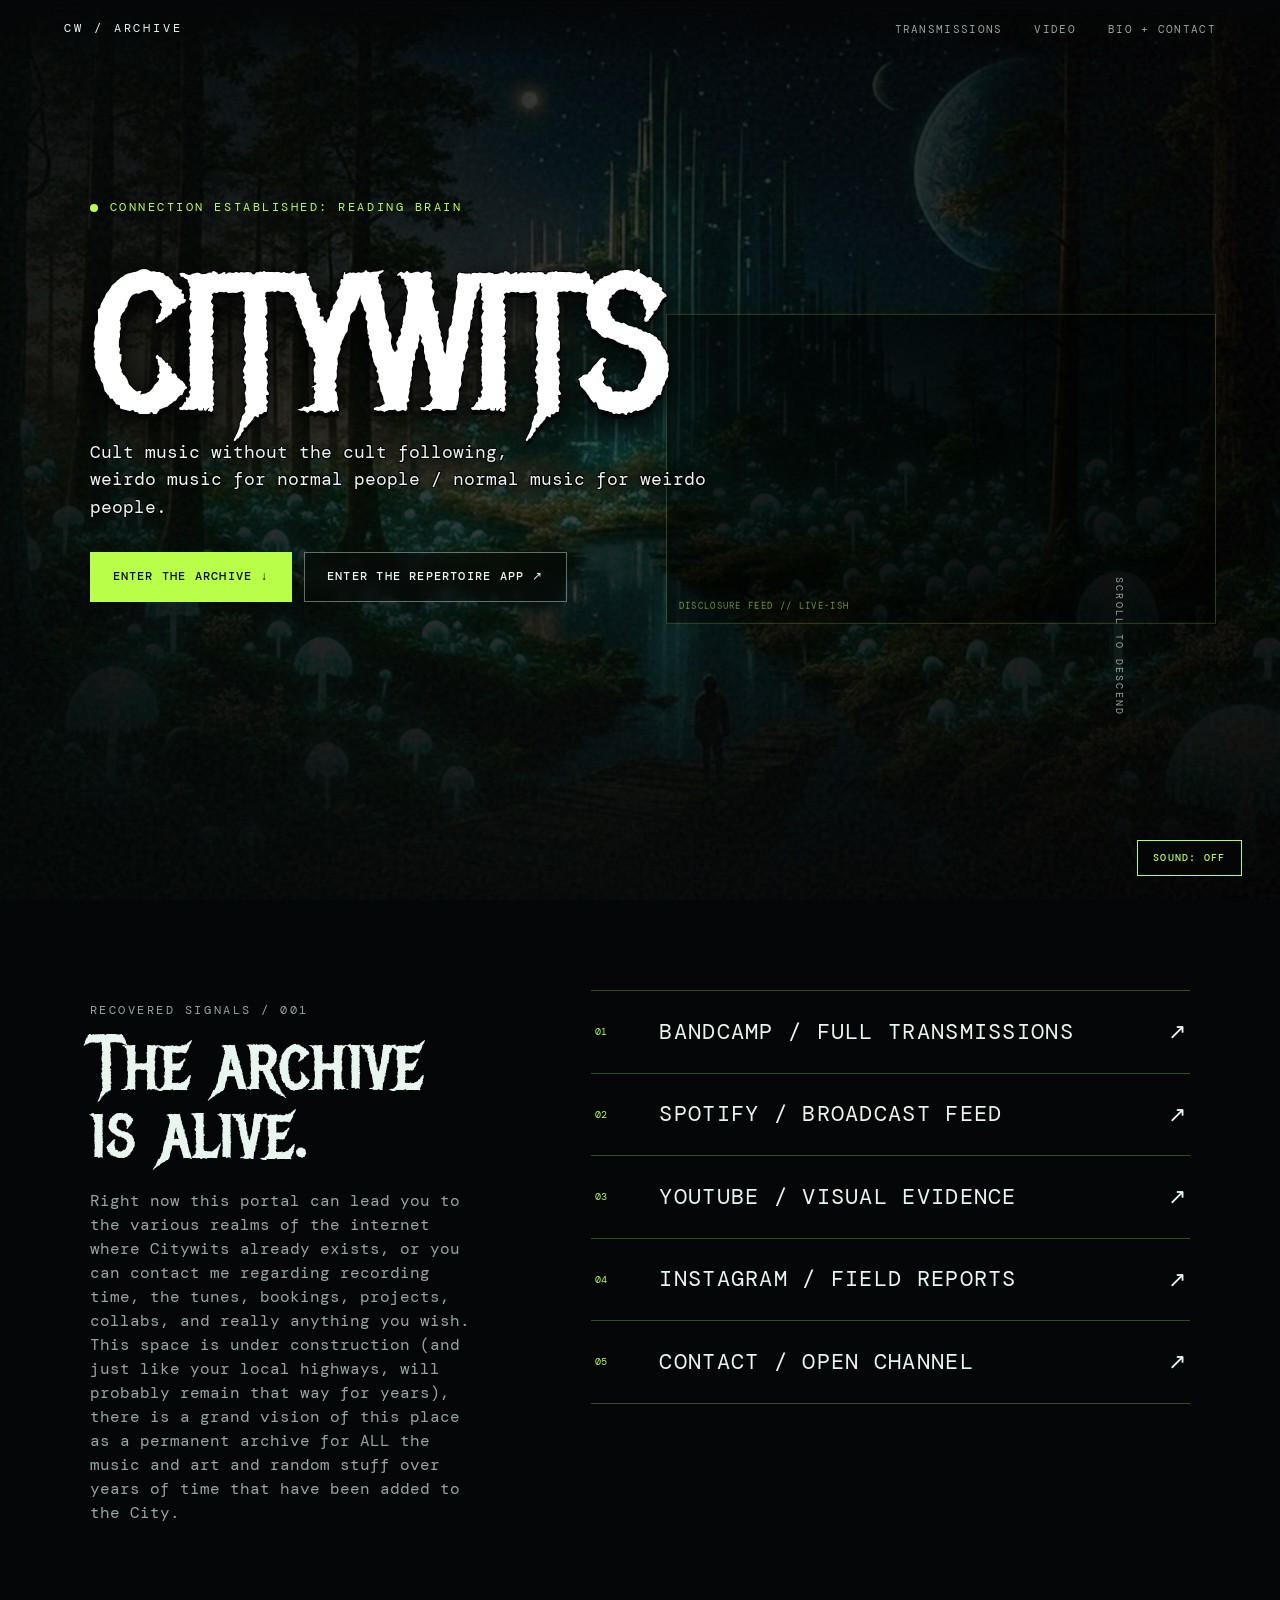
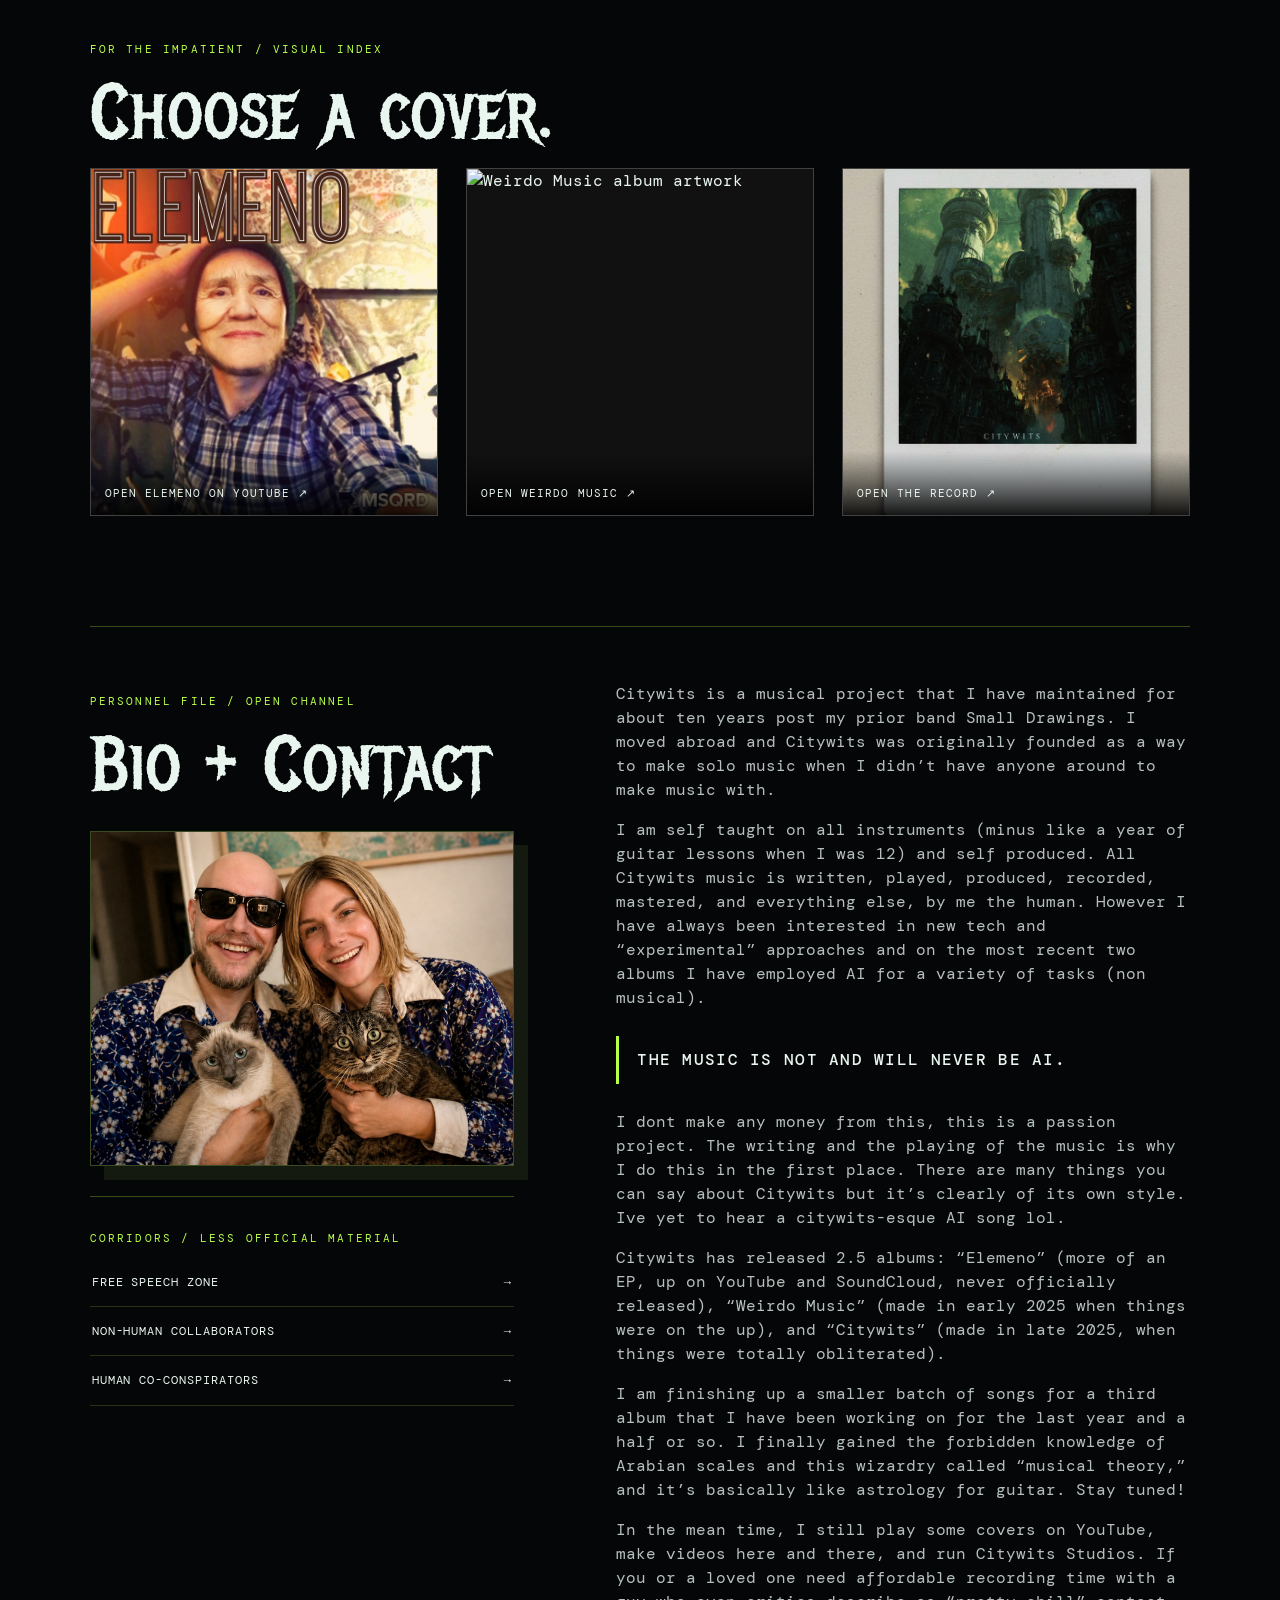
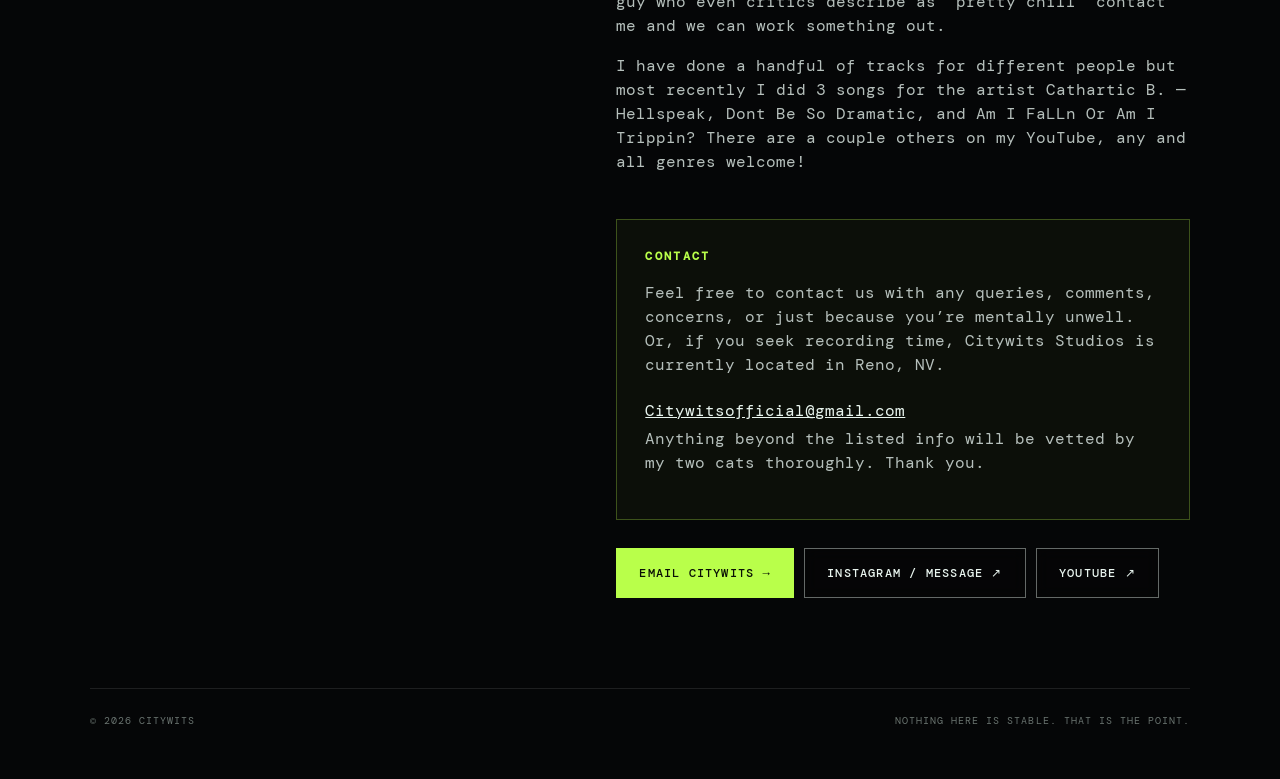
==== index.html @ f74d5063 "Add Disclosure Dance homepage transmission" ====
<!doctype html>
<html lang="en">
<head>
  <meta charset="utf-8">
  <meta name="viewport" content="width=device-width, initial-scale=1">
  <meta name="theme-color" content="#050607">
  <meta name="description" content="Citywits — weirdo music, technodystopian heartbreak, and transmissions from the archive.">
  <title>Citywits — Welcome to the City</title>
  <link rel="preconnect" href="https://fonts.googleapis.com">
  <link rel="preconnect" href="https://fonts.gstatic.com" crossorigin>
  <link href="https://fonts.googleapis.com/css2?family=DM+Mono:wght@300;400;500&family=Metal+Mania&display=swap" rel="stylesheet">
  <style>
    :root{--acid:#b9ff4a;--ice:#e9f5ef;--dim:#98a49f;--black:#050607;--line:rgba(185,255,74,.28)}
    *{box-sizing:border-box}
    html{scroll-behavior:smooth;background:var(--black)}
    body{margin:0;color:var(--ice);background:var(--black);font-family:"DM Mono",monospace;line-height:1.5;overflow-x:hidden}
    a{color:inherit}
    .background{position:fixed;inset:0;z-index:0;overflow:hidden;background:#050607 url("Emerald-city/assets/images/vibrantalienlandscape.JPG") center/cover no-repeat}
    .background video{width:100%;height:100%;object-fit:cover;filter:saturate(.7) contrast(1.12) brightness(.58);transform:scale(1.02)}
    .background::after{content:"";position:absolute;inset:0;background:linear-gradient(90deg,rgba(1,5,4,.88) 0%,rgba(2,7,5,.52) 48%,rgba(0,0,0,.78) 100%),linear-gradient(0deg,#050607 0%,transparent 48%,rgba(0,0,0,.35) 100%)}
    .noise{position:fixed;inset:0;z-index:1;pointer-events:none;opacity:.07;background-image:url("data:image/svg+xml,%3Csvg viewBox='0 0 180 180' xmlns='http://www.w3.org/2000/svg'%3E%3Cfilter id='n'%3E%3CfeTurbulence type='fractalNoise' baseFrequency='.9' numOctaves='3' stitchTiles='stitch'/%3E%3C/filter%3E%3Crect width='100%25' height='100%25' filter='url(%23n)' opacity='.8'/%3E%3C/svg%3E")}
    .shell{position:relative;z-index:2;min-height:100vh}
    header{position:fixed;z-index:10;top:0;left:0;right:0;display:flex;align-items:center;justify-content:space-between;padding:20px clamp(20px,5vw,72px);background:linear-gradient(#050607,transparent)}
    .mark{font-size:.73rem;letter-spacing:.25em;text-decoration:none;text-transform:uppercase}
    nav{display:flex;gap:clamp(14px,2.5vw,36px)}
    nav a{font-size:.68rem;letter-spacing:.12em;text-decoration:none;text-transform:uppercase;color:var(--dim)}
    nav a:hover,nav a:focus-visible{color:var(--acid)}
    .hero{position:relative;isolation:isolate;min-height:100svh;display:grid;align-content:center;padding:120px clamp(22px,7vw,110px) 80px;max-width:1450px;margin:auto}
    .hero>*:not(.hero-transmission){position:relative;z-index:2}
    .hero-transmission{position:absolute;z-index:1;top:50%;right:clamp(22px,5vw,72px);width:min(43vw,650px);aspect-ratio:16/9;transform:translateY(-44%);overflow:hidden;border:1px solid rgba(185,255,74,.42);background:#000;box-shadow:0 0 55px rgba(0,0,0,.72),0 0 24px rgba(185,255,74,.08);opacity:.56;transition:opacity .35s ease,filter .35s ease;filter:saturate(.72) contrast(1.12)}
    .hero-transmission:hover{opacity:.92;filter:saturate(1) contrast(1.05)}
    .hero-transmission::after{content:"DISCLOSURE FEED // LIVE-ISH";position:absolute;left:12px;bottom:9px;z-index:2;color:var(--acid);font-size:.55rem;letter-spacing:.15em;text-shadow:0 2px 8px #000;pointer-events:none}
    .hero-transmission iframe{position:absolute;inset:-2px;width:calc(100% + 4px);height:calc(100% + 4px);border:0;pointer-events:none}
    .eyebrow{display:flex;align-items:center;gap:12px;color:var(--acid);font-size:.72rem;letter-spacing:.22em;text-transform:uppercase}
    .pulse{width:8px;height:8px;border-radius:50%;background:var(--acid);box-shadow:0 0 0 0 rgba(185,255,74,.7);animation:pulse 2s infinite}
    @keyframes pulse{70%{box-shadow:0 0 0 12px rgba(185,255,74,0)}100%{box-shadow:0 0 0 0 rgba(185,255,74,0)}}
    .logo{display:block;margin:12px 0 8px;font-family:"Metal Mania",serif;font-size:clamp(5rem,15vw,12rem);line-height:.82;letter-spacing:-.035em;text-transform:uppercase;color:#fff;-webkit-text-stroke:2px #050607;paint-order:stroke fill;text-shadow:0 5px 0 #050607,0 10px 30px #000}
    h1{position:absolute;width:1px;height:1px;overflow:hidden;clip:rect(0,0,0,0)}
    .lede{max-width:650px;margin:4px 0 30px;color:#edf5f1;font-size:clamp(.95rem,1.5vw,1.15rem);text-shadow:-1px -1px 0 #050607,1px -1px 0 #050607,-1px 1px 0 #050607,1px 1px 0 #050607,0 4px 14px #000}
    .actions{display:flex;flex-wrap:wrap;gap:12px}
    .button{display:inline-flex;align-items:center;justify-content:center;min-height:50px;padding:0 22px;border:1px solid var(--acid);background:var(--acid);color:#091005;text-decoration:none;text-transform:uppercase;letter-spacing:.1em;font-size:.76rem;font-weight:500;transition:.2s ease}
    .button:hover,.button:focus-visible{transform:translateY(-2px);box-shadow:0 8px 30px rgba(185,255,74,.22)}
    .button.ghost{background:rgba(5,6,7,.4);color:var(--ice);border-color:rgba(233,245,239,.42);backdrop-filter:blur(8px)}
    .scroll{position:absolute;bottom:25px;right:clamp(22px,5vw,72px);writing-mode:vertical-rl;color:var(--dim);font-size:.62rem;letter-spacing:.22em;text-transform:uppercase}
    .content{background:linear-gradient(180deg,rgba(5,6,7,.94),#050607 180px);padding:90px clamp(22px,7vw,110px) 50px}
    .grid{max-width:1250px;margin:auto;display:grid;grid-template-columns:.8fr 1.2fr;gap:clamp(40px,8vw,120px)}
    h2{font-family:"Metal Mania",serif;font-size:clamp(2.5rem,6vw,5.5rem);font-weight:400;line-height:.9;margin:0 0 20px;color:var(--ice);-webkit-text-stroke:1px #050607;paint-order:stroke fill;text-shadow:0 4px 0 #050607}
    .intro p{max-width:440px;color:var(--dim)}
    .portal-list{border-top:1px solid var(--line)}
    .portal{display:grid;grid-template-columns:50px 1fr auto;align-items:center;gap:14px;padding:24px 4px;border-bottom:1px solid var(--line);text-decoration:none;transition:.2s ease}
    .portal:hover,.portal:focus-visible{padding-left:14px;color:var(--acid);background:linear-gradient(90deg,rgba(185,255,74,.07),transparent)}
    .number{font-size:.65rem;color:var(--acid)}
    .portal strong{font-size:clamp(1rem,2vw,1.35rem);font-weight:400;text-transform:uppercase;letter-spacing:.06em}
    .arrow{font-size:1.4rem}
    .sound-toggle{position:fixed;z-index:12;right:clamp(18px,3vw,42px);bottom:24px;border:1px solid var(--acid);background:rgba(5,6,7,.82);color:var(--acid);padding:12px 15px;font:500 .65rem/1 "DM Mono",monospace;letter-spacing:.12em;text-transform:uppercase;cursor:pointer;backdrop-filter:blur(10px)}
    .sound-toggle:hover,.sound-toggle:focus-visible{background:var(--acid);color:#081005}
    .covers{max-width:1250px;margin:100px auto 0}
    .section-label{color:var(--acid);font-size:.68rem;letter-spacing:.2em;text-transform:uppercase;margin-bottom:22px}
    .cover-grid{display:grid;grid-template-columns:repeat(3,minmax(0,1fr));gap:clamp(12px,2.5vw,28px)}
    .cover{position:relative;display:block;aspect-ratio:1;overflow:hidden;border:1px solid rgba(255,255,255,.2);background:#111;text-decoration:none}
    .cover img{width:100%;height:100%;object-fit:cover;transition:transform .45s ease,filter .45s ease}
    .cover span{position:absolute;left:0;right:0;bottom:0;padding:35px 14px 13px;background:linear-gradient(transparent,rgba(0,0,0,.9));font-size:.66rem;letter-spacing:.1em;text-transform:uppercase}
    .cover:hover img,.cover:focus-visible img{transform:scale(1.045);filter:saturate(1.25)}
    .bio-contact{max-width:1250px;margin:110px auto 0;padding-top:55px;border-top:1px solid var(--line);display:grid;grid-template-columns:.85fr 1.15fr;gap:clamp(40px,8vw,120px)}
    .bio-copy{color:#b6c0bc;max-width:680px}
    .bio-copy p{margin:0 0 1em}
    .bio-photo{display:block;width:100%;margin-top:30px;border:1px solid var(--line);filter:saturate(.82) contrast(1.05);box-shadow:14px 14px 0 rgba(185,255,74,.08)}
    .corridors{margin-top:30px;padding-top:22px;border-top:1px solid var(--line)}
    .corridors .section-label{margin-bottom:12px}
    .corridor-link{display:flex;align-items:center;justify-content:space-between;gap:16px;padding:15px 2px;border-bottom:1px solid rgba(185,255,74,.18);color:var(--ice);text-decoration:none;font-size:.76rem;letter-spacing:.08em;text-transform:uppercase;transition:.2s ease}
    .corridor-link:hover,.corridor-link:focus-visible{color:var(--acid);padding-left:8px}
    .bio-copy .declaration{color:var(--ice);font-weight:500;letter-spacing:.08em;text-transform:uppercase;border-left:3px solid var(--acid);padding:12px 0 12px 18px;margin:26px 0}
    .contact-card{margin-top:45px;padding:28px;border:1px solid var(--line);background:rgba(185,255,74,.035)}
    .contact-card h3{margin:0 0 16px;color:var(--acid);font-size:.72rem;letter-spacing:.2em;text-transform:uppercase}
    .email-link{display:inline-block;margin:6px 0 4px;color:var(--ice);overflow-wrap:anywhere}
    .contact-links{display:flex;flex-wrap:wrap;gap:10px;margin-top:28px}
    footer{max-width:1250px;margin:90px auto 0;padding-top:24px;border-top:1px solid rgba(255,255,255,.1);display:flex;justify-content:space-between;gap:20px;flex-wrap:wrap;color:#69736f;font-size:.65rem;text-transform:uppercase;letter-spacing:.1em}
    @media(max-width:900px){.hero-transmission{position:relative;top:auto;right:auto;width:min(100%,650px);margin-top:30px;transform:none;opacity:.72}.hero-transmission iframe{pointer-events:auto}}
    @media(max-width:720px){header{position:absolute}nav a:not(:last-child){display:none}.hero{padding-top:105px}.logo{font-size:clamp(4.4rem,23vw,7rem);-webkit-text-stroke:1px #050607}.scroll{display:none}.grid,.bio-contact{grid-template-columns:1fr}.content{padding-top:70px}.portal{grid-template-columns:36px 1fr auto}.cover-grid{grid-template-columns:1fr}.sound-toggle{bottom:14px;right:14px}.background::after{background:linear-gradient(0deg,#050607 0%,rgba(2,5,4,.3) 70%,rgba(0,0,0,.55) 100%)}}
    @media(prefers-reduced-motion:reduce){html{scroll-behavior:auto}.pulse{animation:none}.background video{display:none}.button,.portal{transition:none}}
  </style>
</head>
<body>
  <div class="background" aria-hidden="true">
    <video autoplay muted loop playsinline poster="Emerald-city/assets/images/vibrantalienlandscape.JPG">
      <source src="Emerald-city/assets/video/cityliftoff.mp4" type="video/mp4">
    </video>
  </div>
  <div class="noise" aria-hidden="true"></div>
  <div class="shell">
    <header>
      <a class="mark" href="#top">CW / Archive</a>
      <nav aria-label="Primary navigation">
        <a href="#transmissions">Transmissions</a>
        <a href="https://www.youtube.com/@citywits" target="_blank" rel="noopener">Video</a>
        <a href="#bio">Bio + Contact</a>
      </nav>
    </header>
    <main>
      <section class="hero" id="top">
        <div class="eyebrow"><span class="pulse"></span>Connection Established: Reading Brain</div>
        <h1>Citywits</h1>
        <div class="logo" aria-hidden="true">Citywits</div>
        <p class="lede">Cult music without the cult following,<br>weirdo music for normal people / normal music for weirdo people.</p>
        <div class="actions">
          <a class="button" href="#transmissions">Enter the Archive ↓</a>
          <a class="button ghost" href="repertoire-app/">Enter the Repertoire App ↗</a>
        </div>
        <div class="hero-transmission" aria-label="Disclosure Dance video transmission">
          <iframe src="https://www.youtube-nocookie.com/embed/rMbCWwGqgX4?autoplay=1&amp;mute=1&amp;controls=0&amp;loop=1&amp;playlist=rMbCWwGqgX4&amp;playsinline=1&amp;rel=0&amp;modestbranding=1" title="Citywits — Disclosure Dance official video" loading="eager" allow="autoplay; encrypted-media; picture-in-picture" referrerpolicy="strict-origin-when-cross-origin"></iframe>
        </div>
        <span class="scroll">Scroll to descend</span>
      </section>
      <section class="content" id="transmissions">
        <div class="grid">
          <div class="intro">
            <p class="eyebrow">Recovered signals / 001</p>
            <h2>The archive is alive.</h2>
            <p>Right now this portal can lead you to the various realms of the internet where Citywits already exists, or you can contact me regarding recording time, the tunes, bookings, projects, collabs, and really anything you wish. This space is under construction (and just like your local highways, will probably remain that way for years), there is a grand vision of this place as a permanent archive for ALL the music and art and random stuff over years of time that have been added to the City.</p>
          </div>
          <div class="portal-list">
            <a class="portal" href="https://citywits.bandcamp.com" target="_blank" rel="noopener"><span class="number">01</span><strong>Bandcamp / full transmissions</strong><span class="arrow">↗</span></a>
            <a class="portal" href="https://open.spotify.com/artist/2tB2LRfIx9ejZCEwAfiyDt" target="_blank" rel="noopener"><span class="number">02</span><strong>Spotify / broadcast feed</strong><span class="arrow">↗</span></a>
            <a class="portal" href="https://www.youtube.com/@citywits" target="_blank" rel="noopener"><span class="number">03</span><strong>YouTube / visual evidence</strong><span class="arrow">↗</span></a>
            <a class="portal" href="https://www.instagram.com/citywits/" target="_blank" rel="noopener"><span class="number">04</span><strong>Instagram / field reports</strong><span class="arrow">↗</span></a>
            <a class="portal" href="https://www.instagram.com/citywits/" target="_blank" rel="noopener"><span class="number">05</span><strong>Contact / open channel</strong><span class="arrow">↗</span></a>
          </div>
        </div>
        <section class="covers" aria-labelledby="covers-title">
          <p class="section-label">For the impatient / visual index</p>
          <h2 id="covers-title">Choose a cover.</h2>
          <div class="cover-grid">
            <a class="cover" href="https://www.youtube.com/playlist?list=PLwM0Po_wo_M9vFp0nMmSKrJM2k_GcWJ2i" target="_blank" rel="noopener"><img src="Emerald-city/assets/images/elemeno-oldman.JPG" alt="Elemeno EP album artwork" loading="lazy"><span>Open Elemeno on YouTube ↗</span></a>
            <a class="cover" href="https://citywits.bandcamp.com/album/weirdo-music" target="_blank" rel="noopener"><img src="Emerald-city/assets/images/3kalbumcover.PNG" alt="Weirdo Music album artwork" loading="lazy"><span>Open Weirdo Music ↗</span></a>
            <a class="cover" href="https://citywits.bandcamp.com" target="_blank" rel="noopener"><img src="Emerald-city/assets/images/polaroidalbumcover.PNG" alt="Citywits polaroid album artwork" loading="lazy"><span>Open the record ↗</span></a>
          </div>
        </section>
        <section class="bio-contact" id="bio">
          <div>
            <p class="section-label">Personnel file / open channel</p>
            <h2>Bio + Contact</h2>
            <img class="bio-photo" src="Emerald-city/assets/images/LHCYE1889.JPG" alt="Citywits portrait" loading="lazy">
            <div class="corridors" aria-label="Side corridors">
              <p class="section-label">Corridors / less official material</p>
              <a class="corridor-link" href="free-speech-zone.html"><span>Free Speech Zone</span><span>→</span></a>
              <a class="corridor-link" href="non-human-collaborators.html"><span>Non-Human Collaborators</span><span>→</span></a>
              <a class="corridor-link" href="human-co-conspirators.html"><span>Human Co-Conspirators</span><span>→</span></a>
            </div>
          </div>
          <div class="bio-copy">
            <p>Citywits is a musical project that I have maintained for about ten years post my prior band Small Drawings. I moved abroad and Citywits was originally founded as a way to make solo music when I didn’t have anyone around to make music with.</p>
            <p>I am self taught on all instruments (minus like a year of guitar lessons when I was 12) and self produced. All Citywits music is written, played, produced, recorded, mastered, and everything else, by me the human. However I have always been interested in new tech and “experimental” approaches and on the most recent two albums I have employed AI for a variety of tasks (non musical).</p>
            <p class="declaration">The music is not and will never be AI.</p>
            <p>I dont make any money from this, this is a passion project. The writing and the playing of the music is why I do this in the first place. There are many things you can say about Citywits but it’s clearly of its own style. Ive yet to hear a citywits-esque AI song lol.</p>
            <p>Citywits has released 2.5 albums: “Elemeno” (more of an EP, up on YouTube and SoundCloud, never officially released), “Weirdo Music” (made in early 2025 when things were on the up), and “Citywits” (made in late 2025, when things were totally obliterated).</p>
            <p>I am finishing up a smaller batch of songs for a third album that I have been working on for the last year and a half or so. I finally gained the forbidden knowledge of Arabian scales and this wizardry called “musical theory,” and it’s basically like astrology for guitar. Stay tuned!</p>
            <p>In the mean time, I still play some covers on YouTube, make videos here and there, and run Citywits Studios. If you or a loved one need affordable recording time with a guy who even critics describe as “pretty chill” contact me and we can work something out.</p>
            <p>I have done a handful of tracks for different people but most recently I did 3 songs for the artist Cathartic B. — Hellspeak, Dont Be So Dramatic, and Am I FaLLn Or Am I Trippin? There are a couple others on my YouTube, any and all genres welcome!</p>
            <div class="contact-card">
              <h3>Contact</h3>
              <p>Feel free to contact us with any queries, comments, concerns, or just because you’re mentally unwell. Or, if you seek recording time, Citywits Studios is currently located in Reno, NV.</p>
              <a class="email-link" href="mailto:Citywitsofficial@gmail.com">Citywitsofficial@gmail.com</a>
              <p>Anything beyond the listed info will be vetted by my two cats thoroughly. Thank you.</p>
            </div>
            <div class="contact-links">
              <a class="button" href="mailto:Citywitsofficial@gmail.com">Email Citywits →</a>
              <a class="button ghost" href="https://www.instagram.com/citywits/" target="_blank" rel="noopener">Instagram / message ↗</a>
              <a class="button ghost" href="https://www.youtube.com/@citywits" target="_blank" rel="noopener">YouTube ↗</a>
            </div>
          </div>
        </section>
        <footer><span>© 2026 Citywits</span><span>Nothing here is stable. That is the point.</span></footer>
      </section>
    </main>
  </div>
  <audio id="city-soundtrack" preload="metadata" loop>
    <source src="Emerald-city/assets/audio/Disclosure%20Dance.m4a" type="audio/mp4">
  </audio>
  <button class="sound-toggle" id="sound-toggle" type="button" aria-pressed="false">Sound: off</button>
  <script>
    const soundtrack = document.getElementById('city-soundtrack');
    const soundToggle = document.getElementById('sound-toggle');
    soundToggle.addEventListener('click', async () => {
      if (soundtrack.paused) {
        try { await soundtrack.play(); soundToggle.textContent = 'Sound: on'; soundToggle.setAttribute('aria-pressed', 'true'); }
        catch (_) { soundToggle.textContent = 'Tap to play'; }
      } else {
        soundtrack.pause(); soundToggle.textContent = 'Sound: off'; soundToggle.setAttribute('aria-pressed', 'false');
      }
    });
  </script>
</body>
</html>
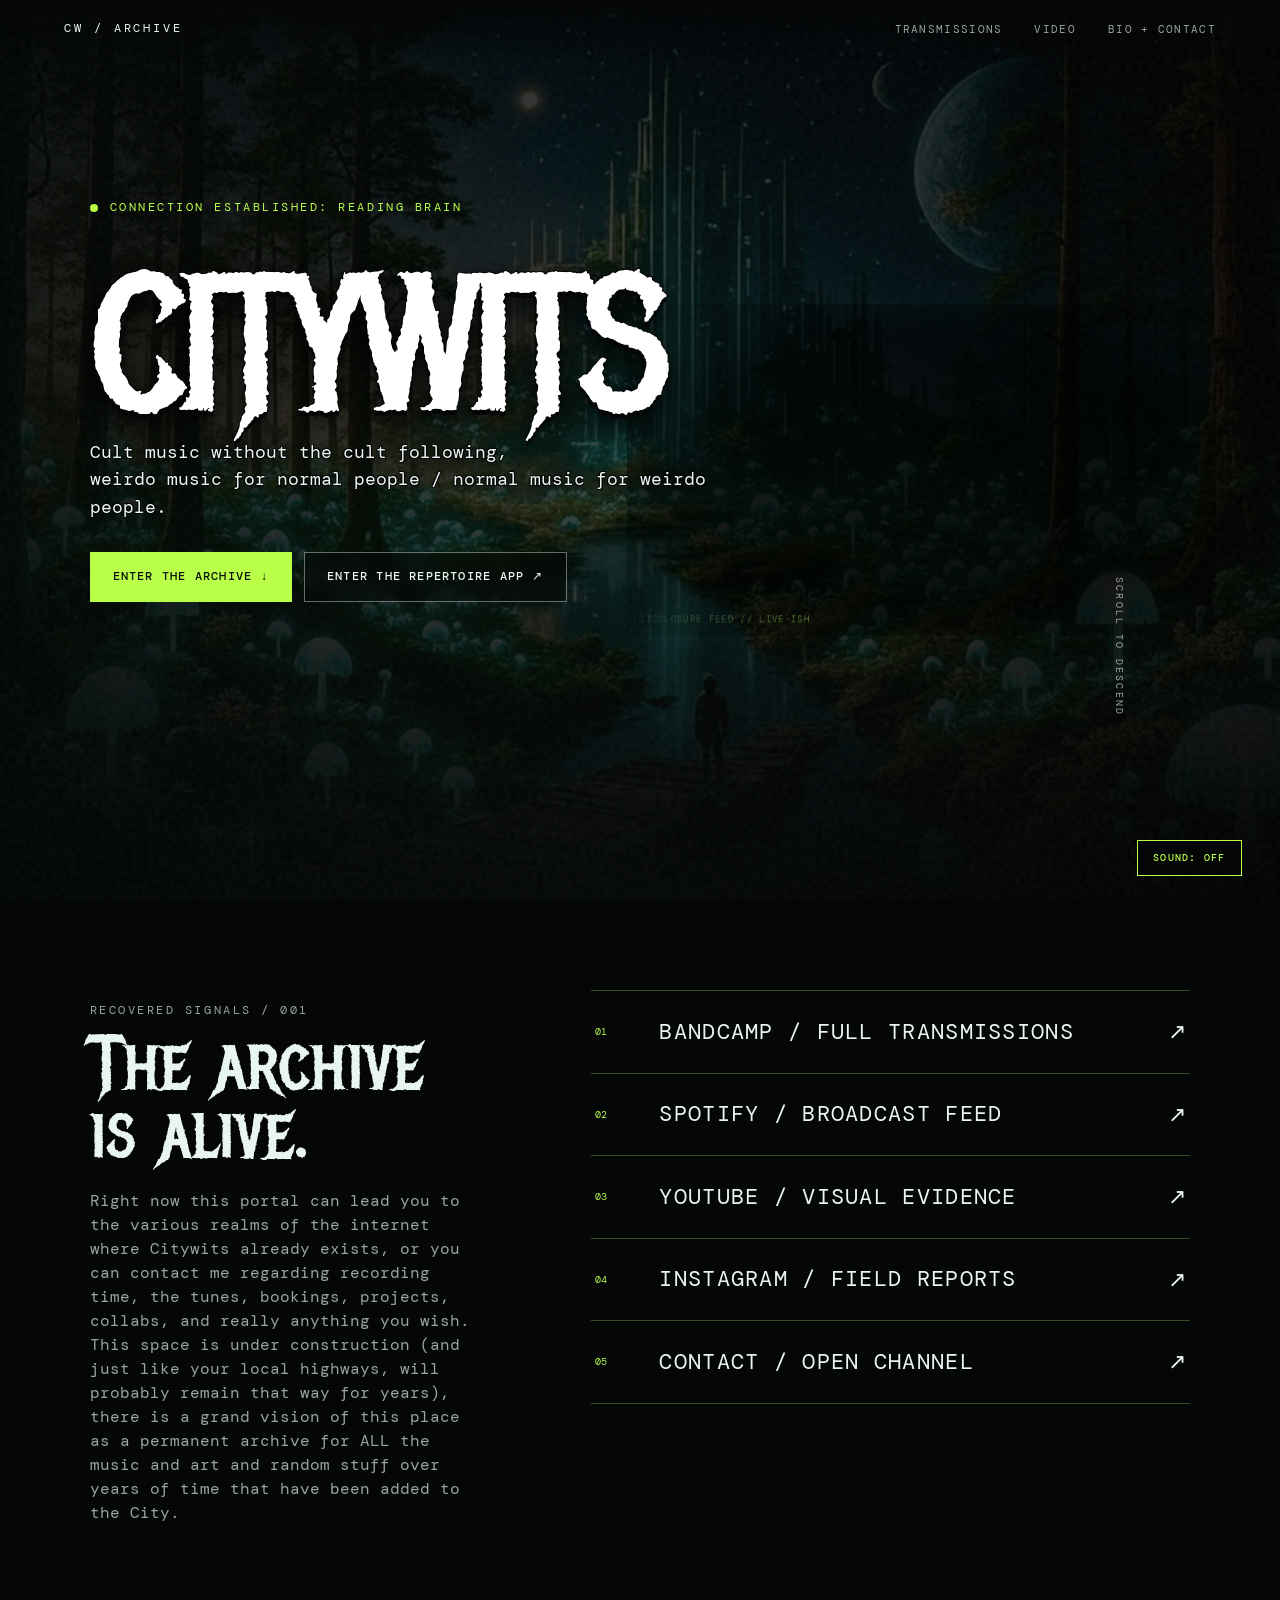
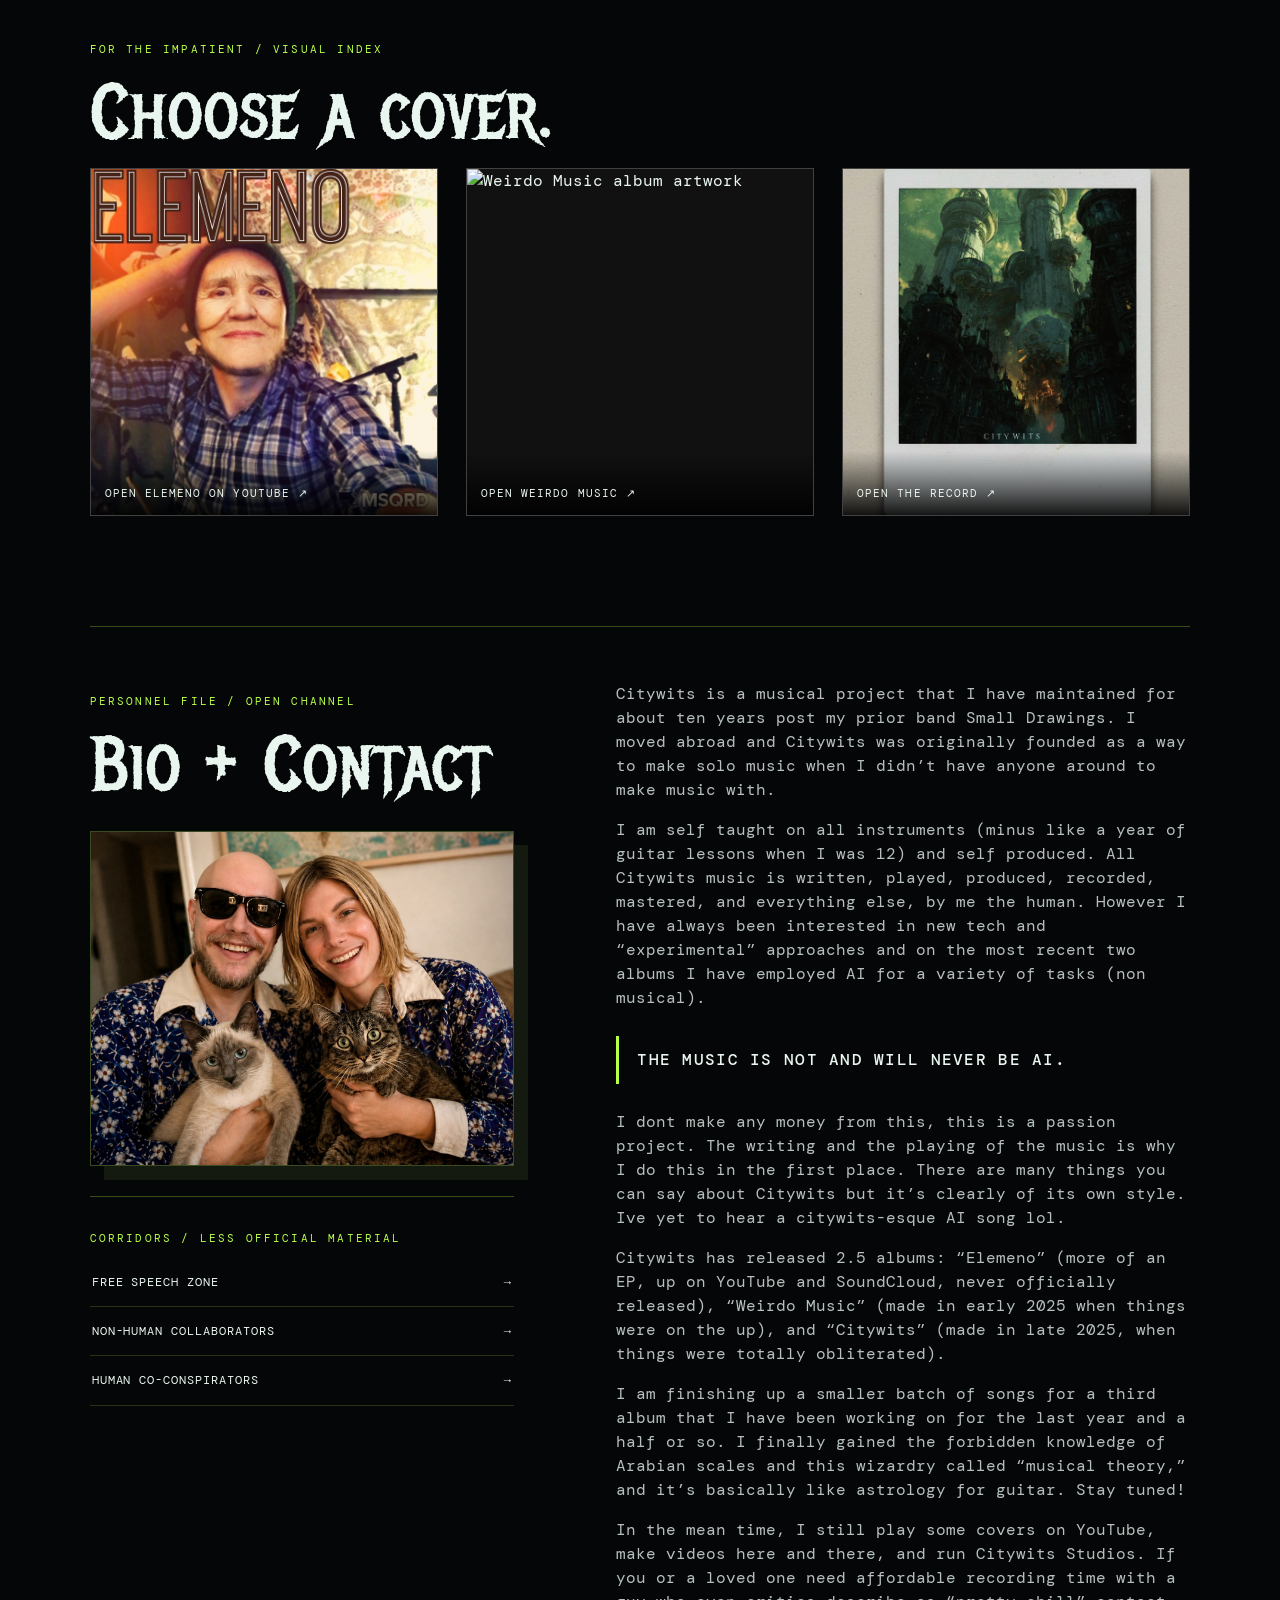
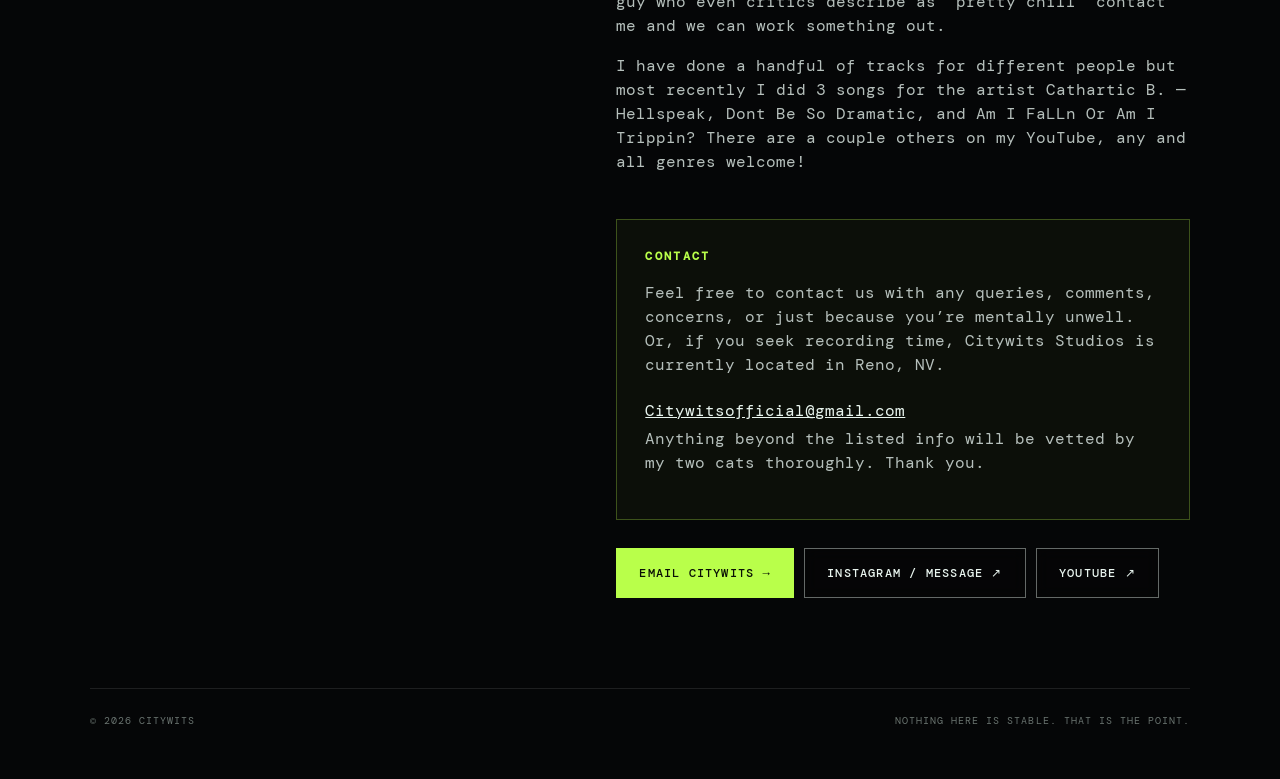
==== commit 5e4b912a: "Feather Disclosure Dance into homepage" ====
--- a/index.html
+++ b/index.html
@@ -27,10 +27,11 @@
     nav a:hover,nav a:focus-visible{color:var(--acid)}
     .hero{position:relative;isolation:isolate;min-height:100svh;display:grid;align-content:center;padding:120px clamp(22px,7vw,110px) 80px;max-width:1450px;margin:auto}
     .hero>*:not(.hero-transmission){position:relative;z-index:2}
-    .hero-transmission{position:absolute;z-index:1;top:50%;right:clamp(22px,5vw,72px);width:min(43vw,650px);aspect-ratio:16/9;transform:translateY(-44%);overflow:hidden;border:1px solid rgba(185,255,74,.42);background:#000;box-shadow:0 0 55px rgba(0,0,0,.72),0 0 24px rgba(185,255,74,.08);opacity:.56;transition:opacity .35s ease,filter .35s ease;filter:saturate(.72) contrast(1.12)}
+    .hero-transmission{position:absolute;z-index:1;top:50%;right:clamp(22px,5vw,72px);width:min(46vw,700px);aspect-ratio:16/9;transform:translateY(-44%);overflow:hidden;background:#000;box-shadow:0 0 80px rgba(0,0,0,.35);opacity:.62;transition:opacity .35s ease,filter .35s ease;filter:saturate(.72) contrast(1.12);-webkit-mask-image:radial-gradient(ellipse at center,#000 42%,rgba(0,0,0,.96) 58%,rgba(0,0,0,.55) 72%,transparent 100%);mask-image:radial-gradient(ellipse at center,#000 42%,rgba(0,0,0,.96) 58%,rgba(0,0,0,.55) 72%,transparent 100%)}
     .hero-transmission:hover{opacity:.92;filter:saturate(1) contrast(1.05)}
     .hero-transmission::after{content:"DISCLOSURE FEED // LIVE-ISH";position:absolute;left:12px;bottom:9px;z-index:2;color:var(--acid);font-size:.55rem;letter-spacing:.15em;text-shadow:0 2px 8px #000;pointer-events:none}
     .hero-transmission iframe{position:absolute;inset:-2px;width:calc(100% + 4px);height:calc(100% + 4px);border:0;pointer-events:none}
+    .hero-transmission-link{position:absolute;inset:0;z-index:3}
     .eyebrow{display:flex;align-items:center;gap:12px;color:var(--acid);font-size:.72rem;letter-spacing:.22em;text-transform:uppercase}
     .pulse{width:8px;height:8px;border-radius:50%;background:var(--acid);box-shadow:0 0 0 0 rgba(185,255,74,.7);animation:pulse 2s infinite}
     @keyframes pulse{70%{box-shadow:0 0 0 12px rgba(185,255,74,0)}100%{box-shadow:0 0 0 0 rgba(185,255,74,0)}}
@@ -75,7 +76,7 @@
     .email-link{display:inline-block;margin:6px 0 4px;color:var(--ice);overflow-wrap:anywhere}
     .contact-links{display:flex;flex-wrap:wrap;gap:10px;margin-top:28px}
     footer{max-width:1250px;margin:90px auto 0;padding-top:24px;border-top:1px solid rgba(255,255,255,.1);display:flex;justify-content:space-between;gap:20px;flex-wrap:wrap;color:#69736f;font-size:.65rem;text-transform:uppercase;letter-spacing:.1em}
-    @media(max-width:900px){.hero-transmission{position:relative;top:auto;right:auto;width:min(100%,650px);margin-top:30px;transform:none;opacity:.72}.hero-transmission iframe{pointer-events:auto}}
+    @media(max-width:900px){.hero-transmission{position:relative;top:auto;right:auto;width:min(100%,650px);margin-top:30px;transform:none;opacity:.72}}
     @media(max-width:720px){header{position:absolute}nav a:not(:last-child){display:none}.hero{padding-top:105px}.logo{font-size:clamp(4.4rem,23vw,7rem);-webkit-text-stroke:1px #050607}.scroll{display:none}.grid,.bio-contact{grid-template-columns:1fr}.content{padding-top:70px}.portal{grid-template-columns:36px 1fr auto}.cover-grid{grid-template-columns:1fr}.sound-toggle{bottom:14px;right:14px}.background::after{background:linear-gradient(0deg,#050607 0%,rgba(2,5,4,.3) 70%,rgba(0,0,0,.55) 100%)}}
     @media(prefers-reduced-motion:reduce){html{scroll-behavior:auto}.pulse{animation:none}.background video{display:none}.button,.portal{transition:none}}
   </style>
@@ -108,6 +109,7 @@
         </div>
         <div class="hero-transmission" aria-label="Disclosure Dance video transmission">
           <iframe src="https://www.youtube-nocookie.com/embed/rMbCWwGqgX4?autoplay=1&amp;mute=1&amp;controls=0&amp;loop=1&amp;playlist=rMbCWwGqgX4&amp;playsinline=1&amp;rel=0&amp;modestbranding=1" title="Citywits — Disclosure Dance official video" loading="eager" allow="autoplay; encrypted-media; picture-in-picture" referrerpolicy="strict-origin-when-cross-origin"></iframe>
+          <a class="hero-transmission-link" href="https://www.youtube.com/watch?v=rMbCWwGqgX4" target="_blank" rel="noopener" aria-label="Watch Disclosure Dance with sound on YouTube"></a>
         </div>
         <span class="scroll">Scroll to descend</span>
       </section>
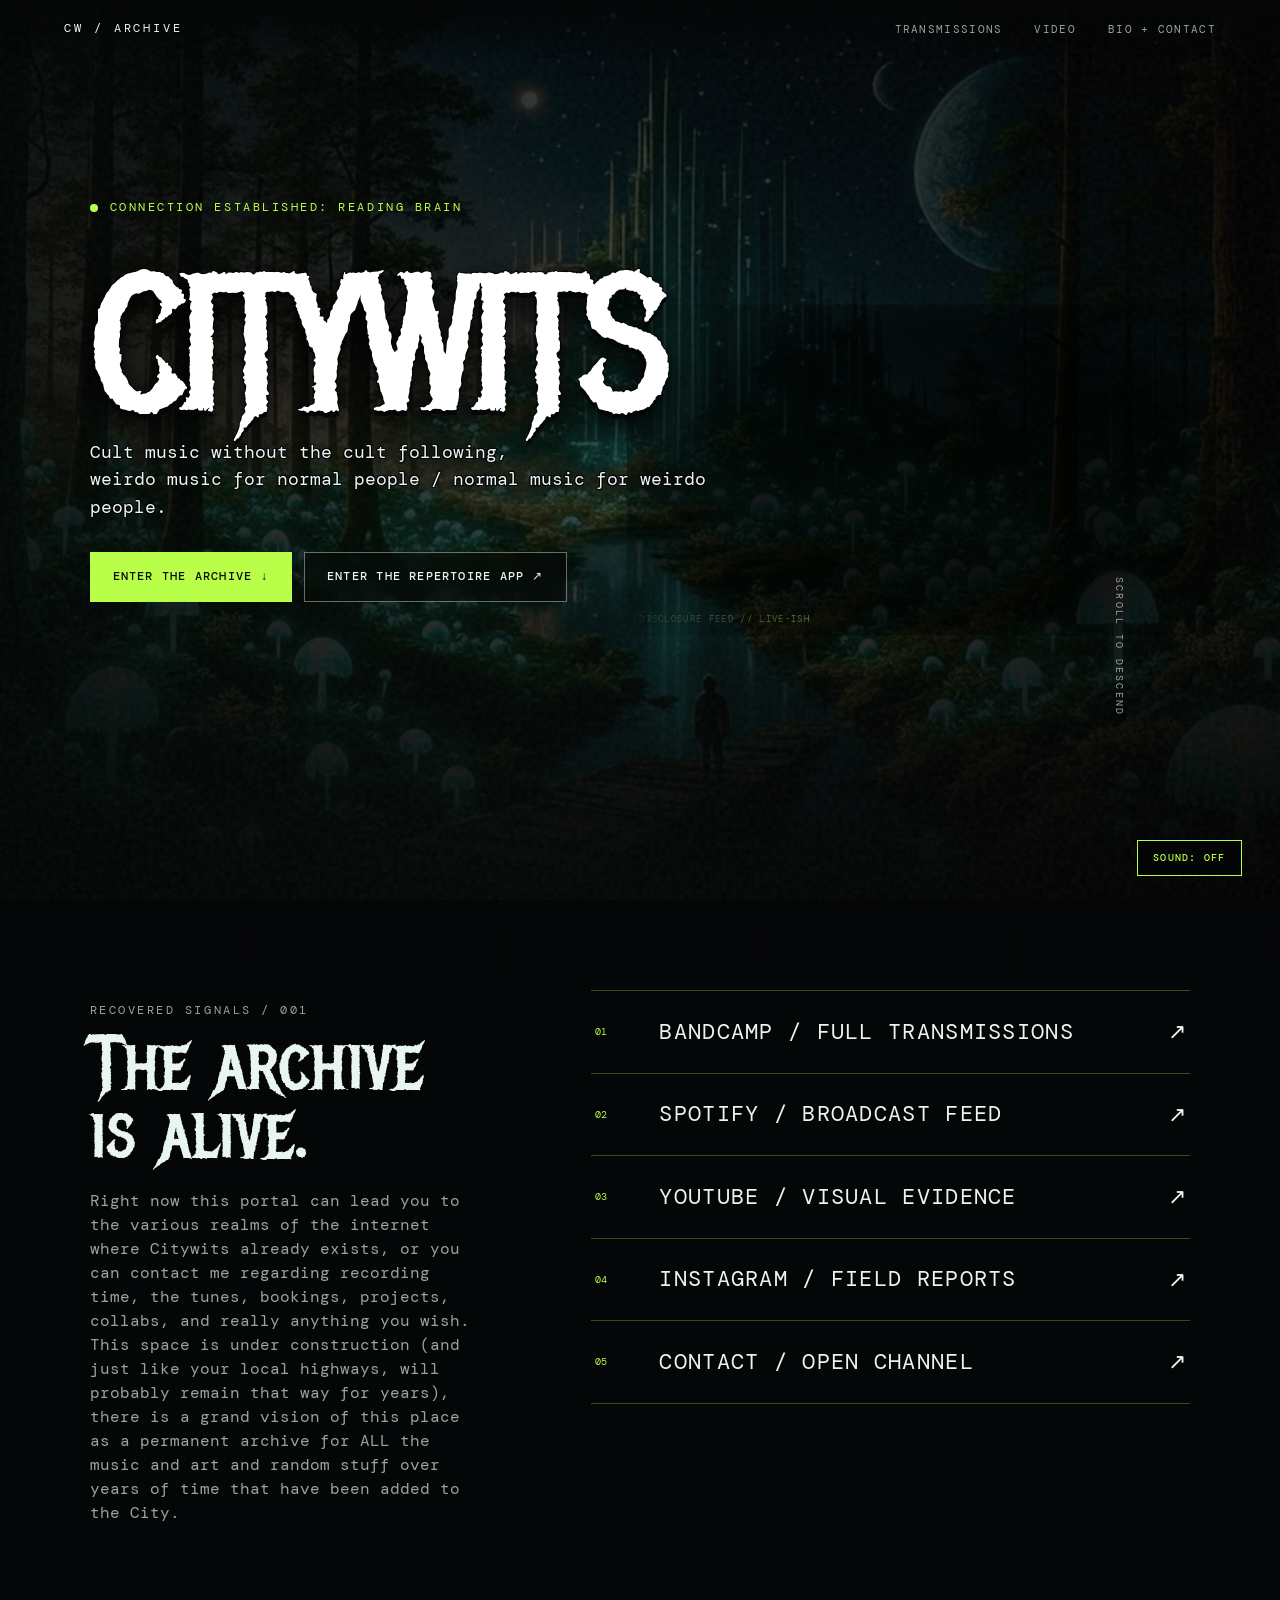
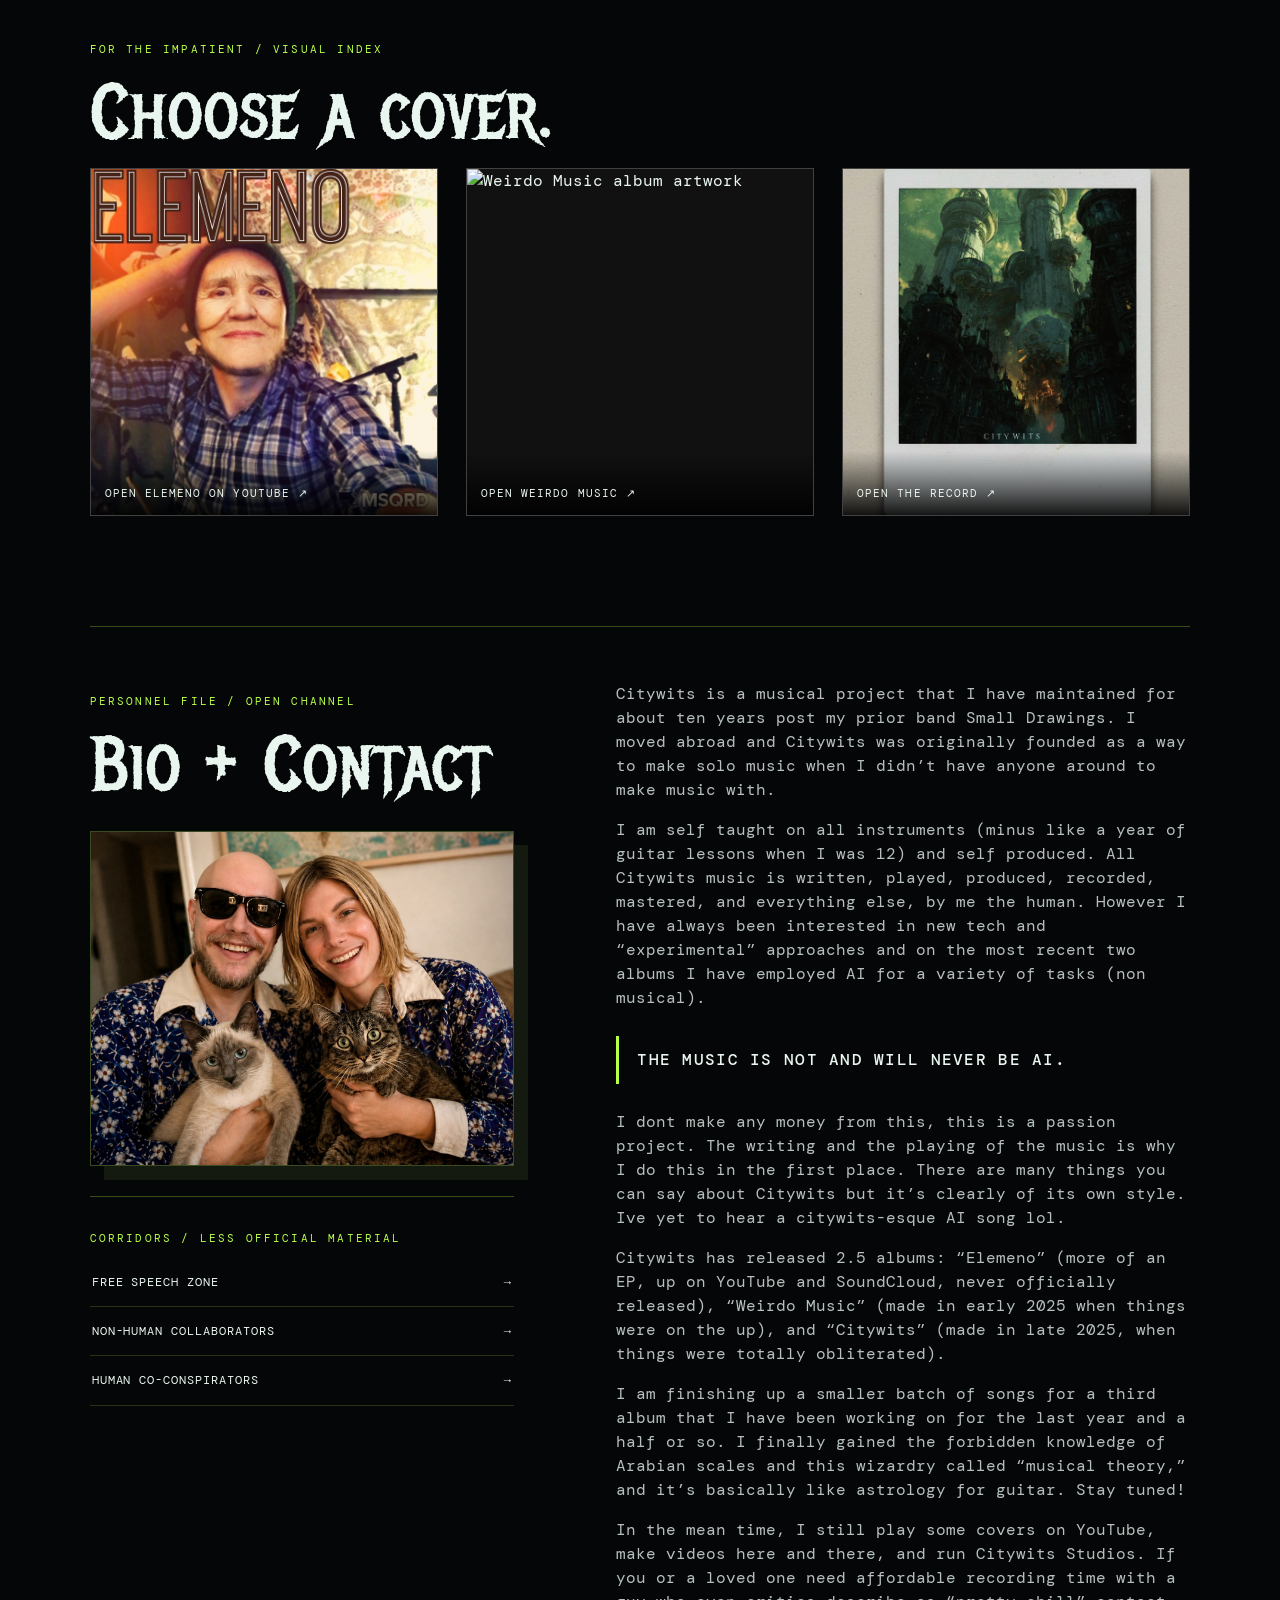
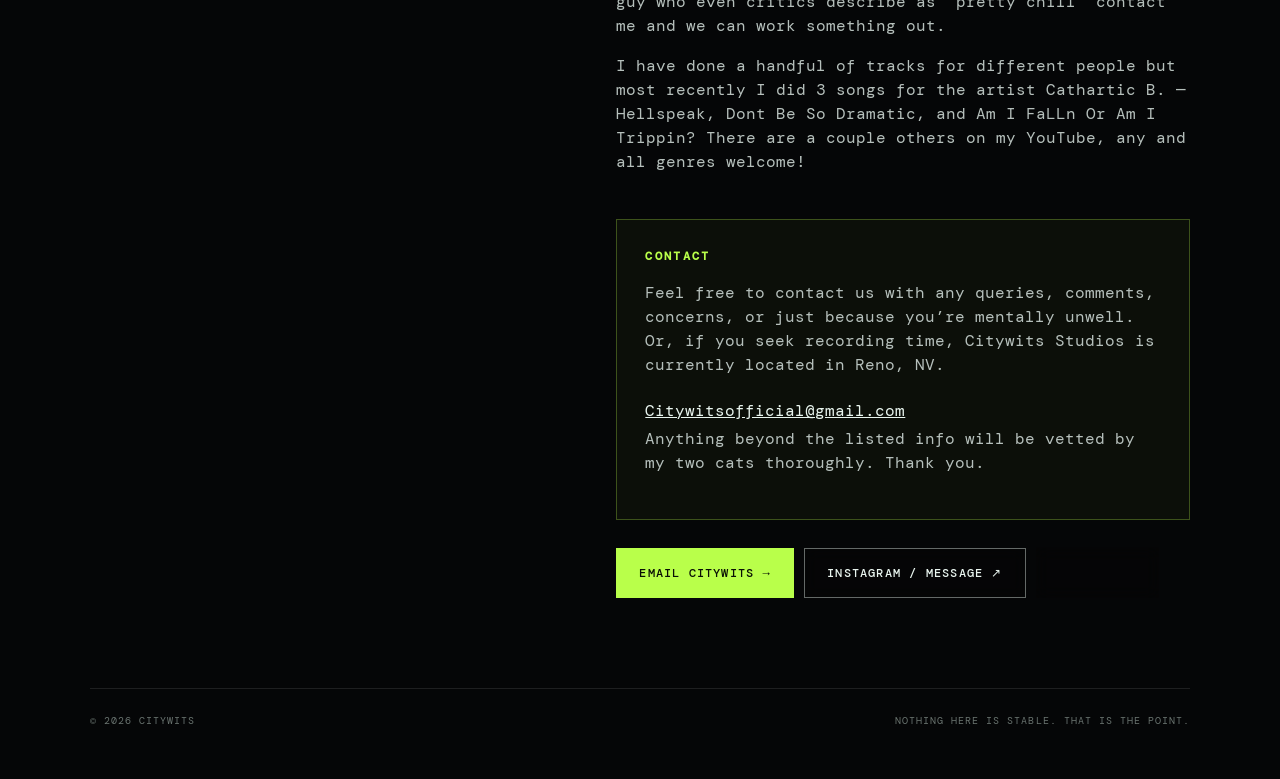
==== commit 67917f72: "Start Disclosure Dance after title card" ====
--- a/index.html
+++ b/index.html
@@ -108,7 +108,7 @@
           <a class="button ghost" href="repertoire-app/">Enter the Repertoire App ↗</a>
         </div>
         <div class="hero-transmission" aria-label="Disclosure Dance video transmission">
-          <iframe src="https://www.youtube-nocookie.com/embed/rMbCWwGqgX4?autoplay=1&amp;mute=1&amp;controls=0&amp;loop=1&amp;playlist=rMbCWwGqgX4&amp;playsinline=1&amp;rel=0&amp;modestbranding=1" title="Citywits — Disclosure Dance official video" loading="eager" allow="autoplay; encrypted-media; picture-in-picture" referrerpolicy="strict-origin-when-cross-origin"></iframe>
+          <iframe src="https://www.youtube-nocookie.com/embed/rMbCWwGqgX4?autoplay=1&amp;mute=1&amp;controls=0&amp;loop=1&amp;playlist=rMbCWwGqgX4&amp;start=15&amp;playsinline=1&amp;rel=0&amp;modestbranding=1" title="Citywits — Disclosure Dance official video" loading="eager" allow="autoplay; encrypted-media; picture-in-picture" referrerpolicy="strict-origin-when-cross-origin"></iframe>
           <a class="hero-transmission-link" href="https://www.youtube.com/watch?v=rMbCWwGqgX4" target="_blank" rel="noopener" aria-label="Watch Disclosure Dance with sound on YouTube"></a>
         </div>
         <span class="scroll">Scroll to descend</span>
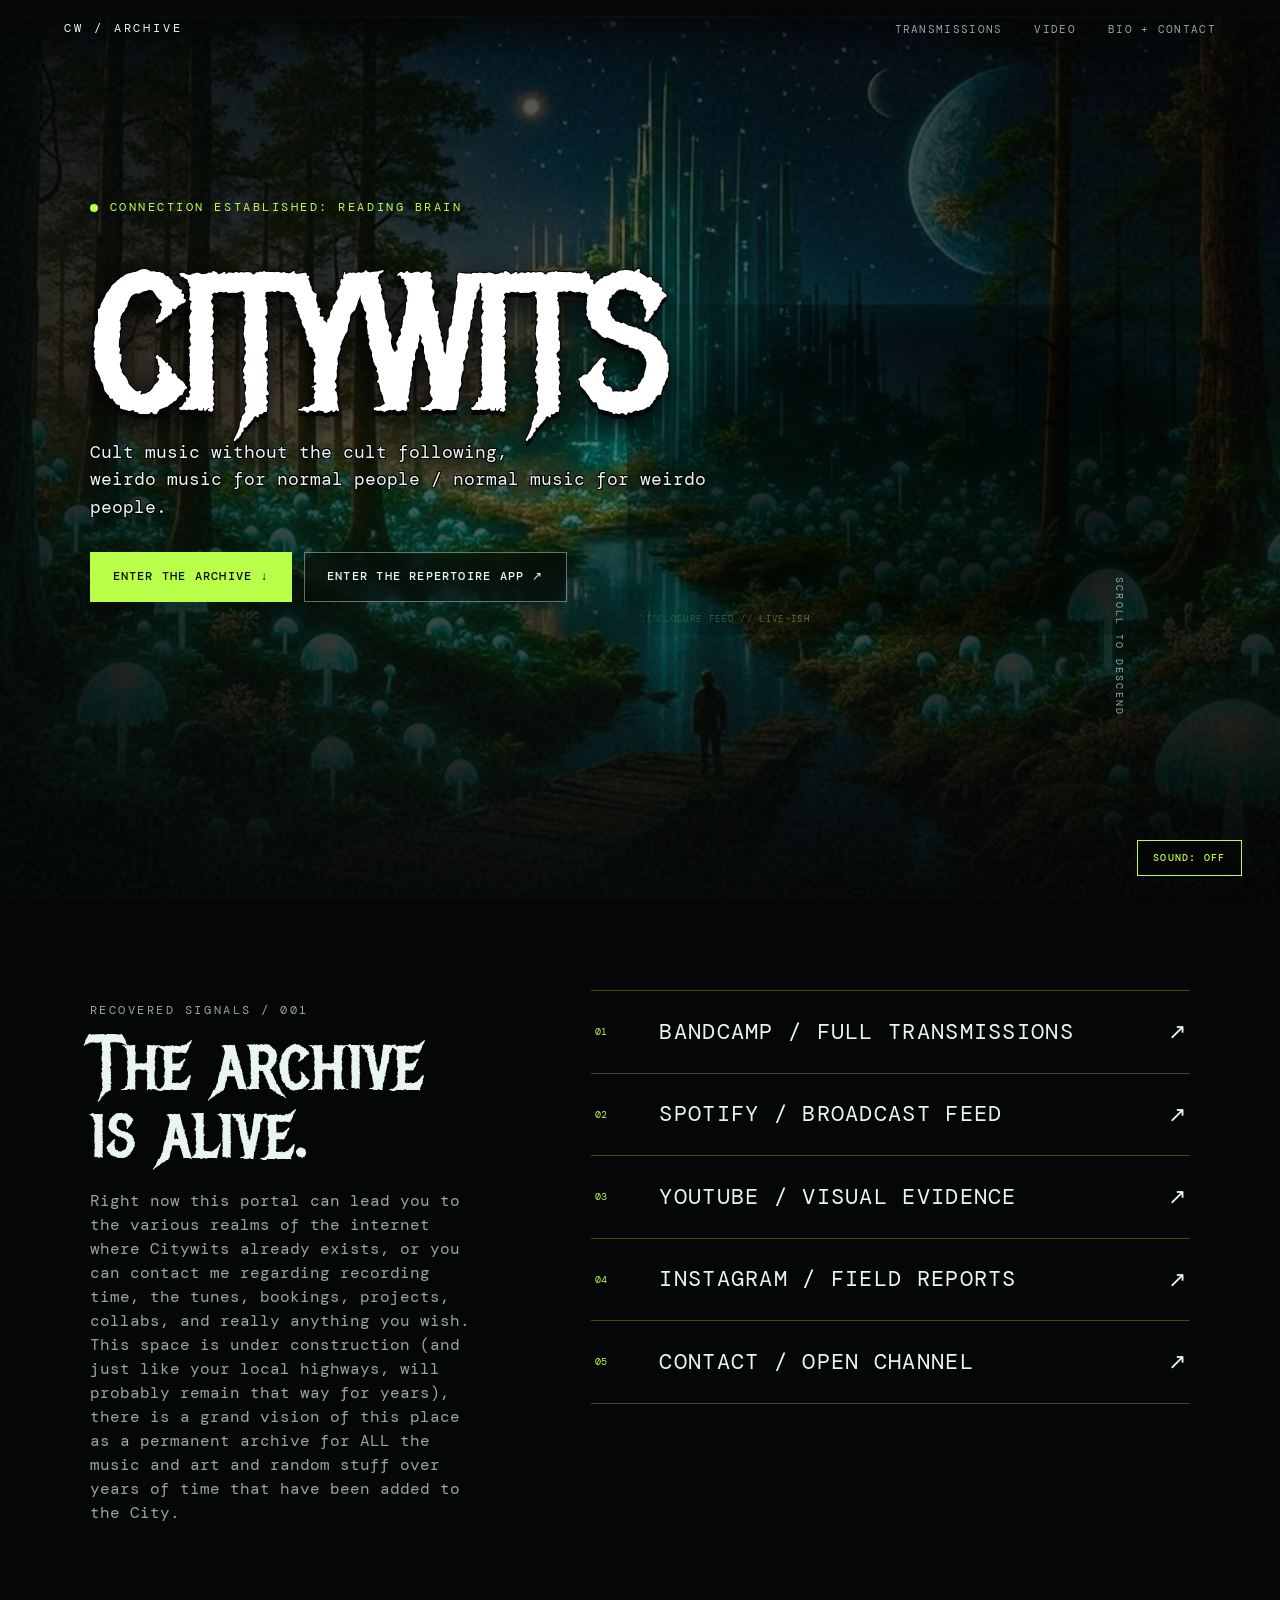
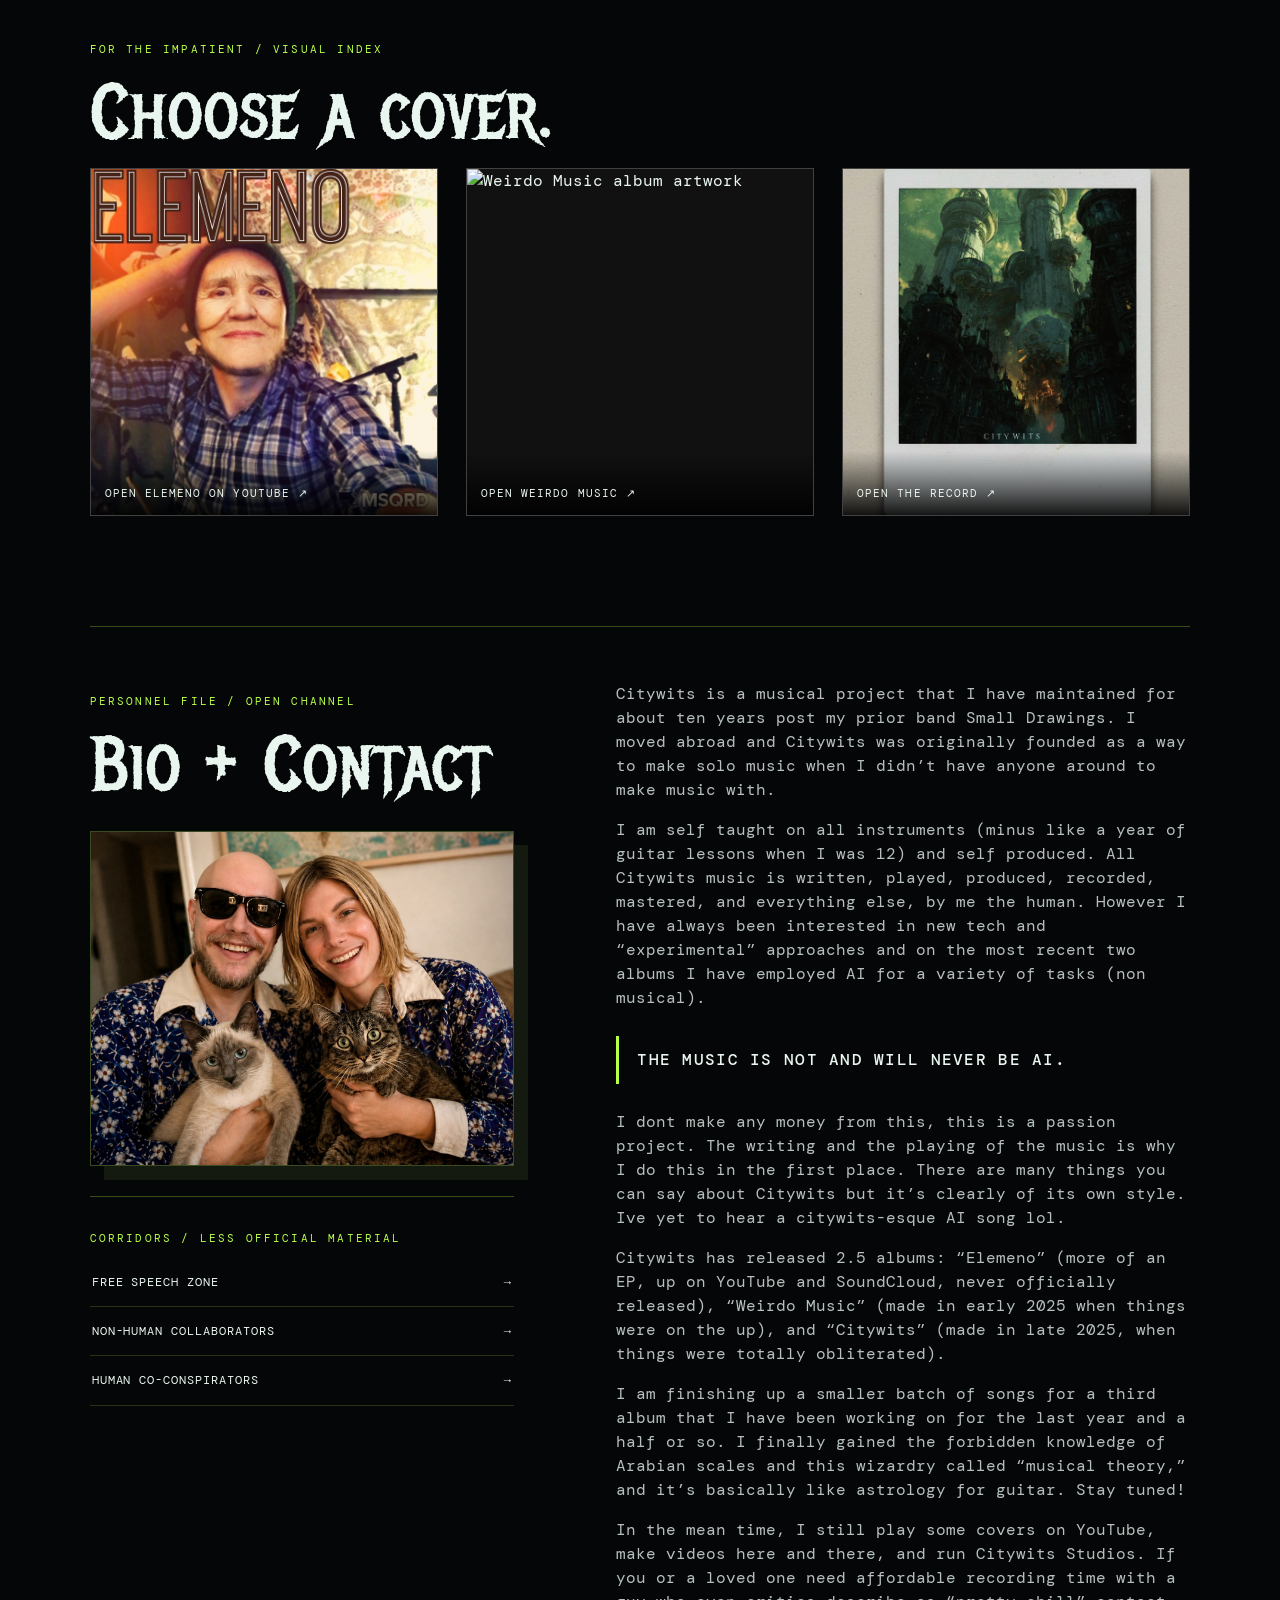
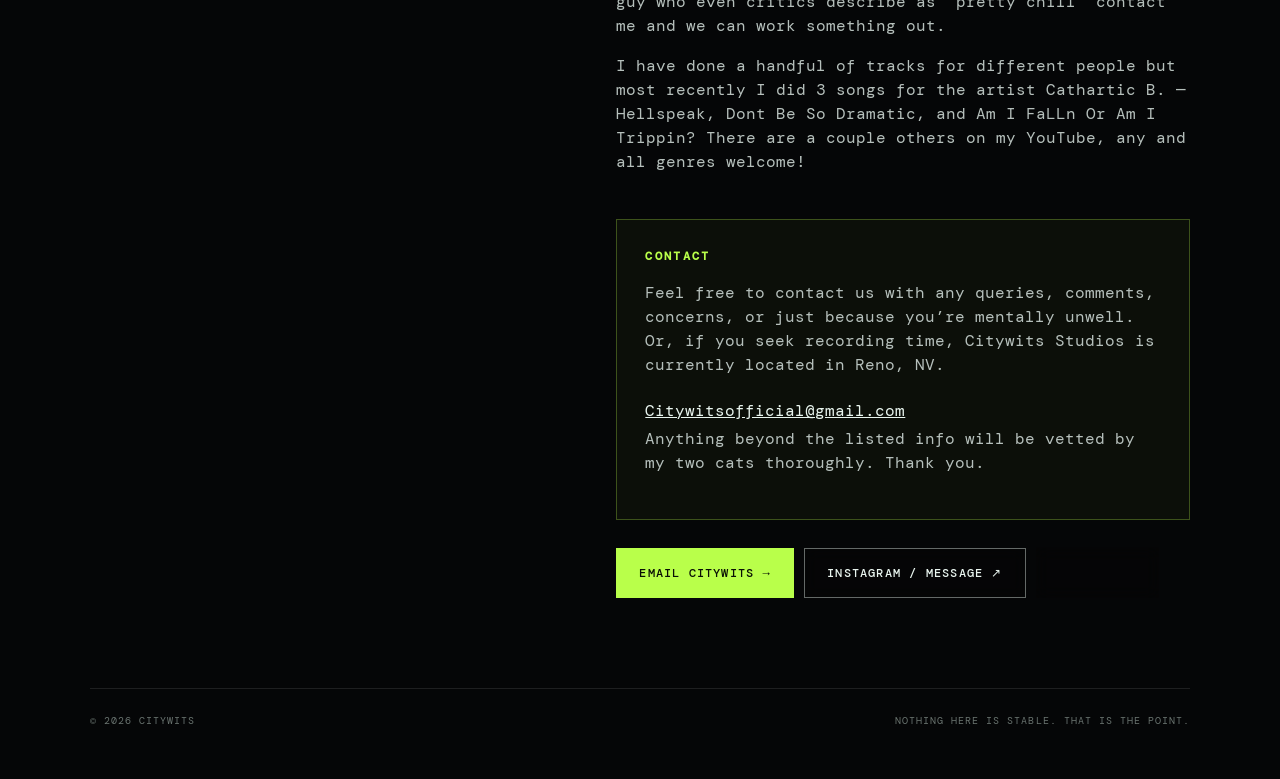
==== commit 96890856: "Freeze homepage background behind video" ====
--- a/index.html
+++ b/index.html
@@ -16,7 +16,6 @@
     body{margin:0;color:var(--ice);background:var(--black);font-family:"DM Mono",monospace;line-height:1.5;overflow-x:hidden}
     a{color:inherit}
     .background{position:fixed;inset:0;z-index:0;overflow:hidden;background:#050607 url("Emerald-city/assets/images/vibrantalienlandscape.JPG") center/cover no-repeat}
-    .background video{width:100%;height:100%;object-fit:cover;filter:saturate(.7) contrast(1.12) brightness(.58);transform:scale(1.02)}
     .background::after{content:"";position:absolute;inset:0;background:linear-gradient(90deg,rgba(1,5,4,.88) 0%,rgba(2,7,5,.52) 48%,rgba(0,0,0,.78) 100%),linear-gradient(0deg,#050607 0%,transparent 48%,rgba(0,0,0,.35) 100%)}
     .noise{position:fixed;inset:0;z-index:1;pointer-events:none;opacity:.07;background-image:url("data:image/svg+xml,%3Csvg viewBox='0 0 180 180' xmlns='http://www.w3.org/2000/svg'%3E%3Cfilter id='n'%3E%3CfeTurbulence type='fractalNoise' baseFrequency='.9' numOctaves='3' stitchTiles='stitch'/%3E%3C/filter%3E%3Crect width='100%25' height='100%25' filter='url(%23n)' opacity='.8'/%3E%3C/svg%3E")}
     .shell{position:relative;z-index:2;min-height:100vh}
@@ -78,15 +77,11 @@
     footer{max-width:1250px;margin:90px auto 0;padding-top:24px;border-top:1px solid rgba(255,255,255,.1);display:flex;justify-content:space-between;gap:20px;flex-wrap:wrap;color:#69736f;font-size:.65rem;text-transform:uppercase;letter-spacing:.1em}
     @media(max-width:900px){.hero-transmission{position:relative;top:auto;right:auto;width:min(100%,650px);margin-top:30px;transform:none;opacity:.72}}
     @media(max-width:720px){header{position:absolute}nav a:not(:last-child){display:none}.hero{padding-top:105px}.logo{font-size:clamp(4.4rem,23vw,7rem);-webkit-text-stroke:1px #050607}.scroll{display:none}.grid,.bio-contact{grid-template-columns:1fr}.content{padding-top:70px}.portal{grid-template-columns:36px 1fr auto}.cover-grid{grid-template-columns:1fr}.sound-toggle{bottom:14px;right:14px}.background::after{background:linear-gradient(0deg,#050607 0%,rgba(2,5,4,.3) 70%,rgba(0,0,0,.55) 100%)}}
-    @media(prefers-reduced-motion:reduce){html{scroll-behavior:auto}.pulse{animation:none}.background video{display:none}.button,.portal{transition:none}}
+    @media(prefers-reduced-motion:reduce){html{scroll-behavior:auto}.pulse{animation:none}.button,.portal{transition:none}}
   </style>
 </head>
 <body>
-  <div class="background" aria-hidden="true">
-    <video autoplay muted loop playsinline poster="Emerald-city/assets/images/vibrantalienlandscape.JPG">
-      <source src="Emerald-city/assets/video/cityliftoff.mp4" type="video/mp4">
-    </video>
-  </div>
+  <div class="background" aria-hidden="true"></div>
   <div class="noise" aria-hidden="true"></div>
   <div class="shell">
     <header>
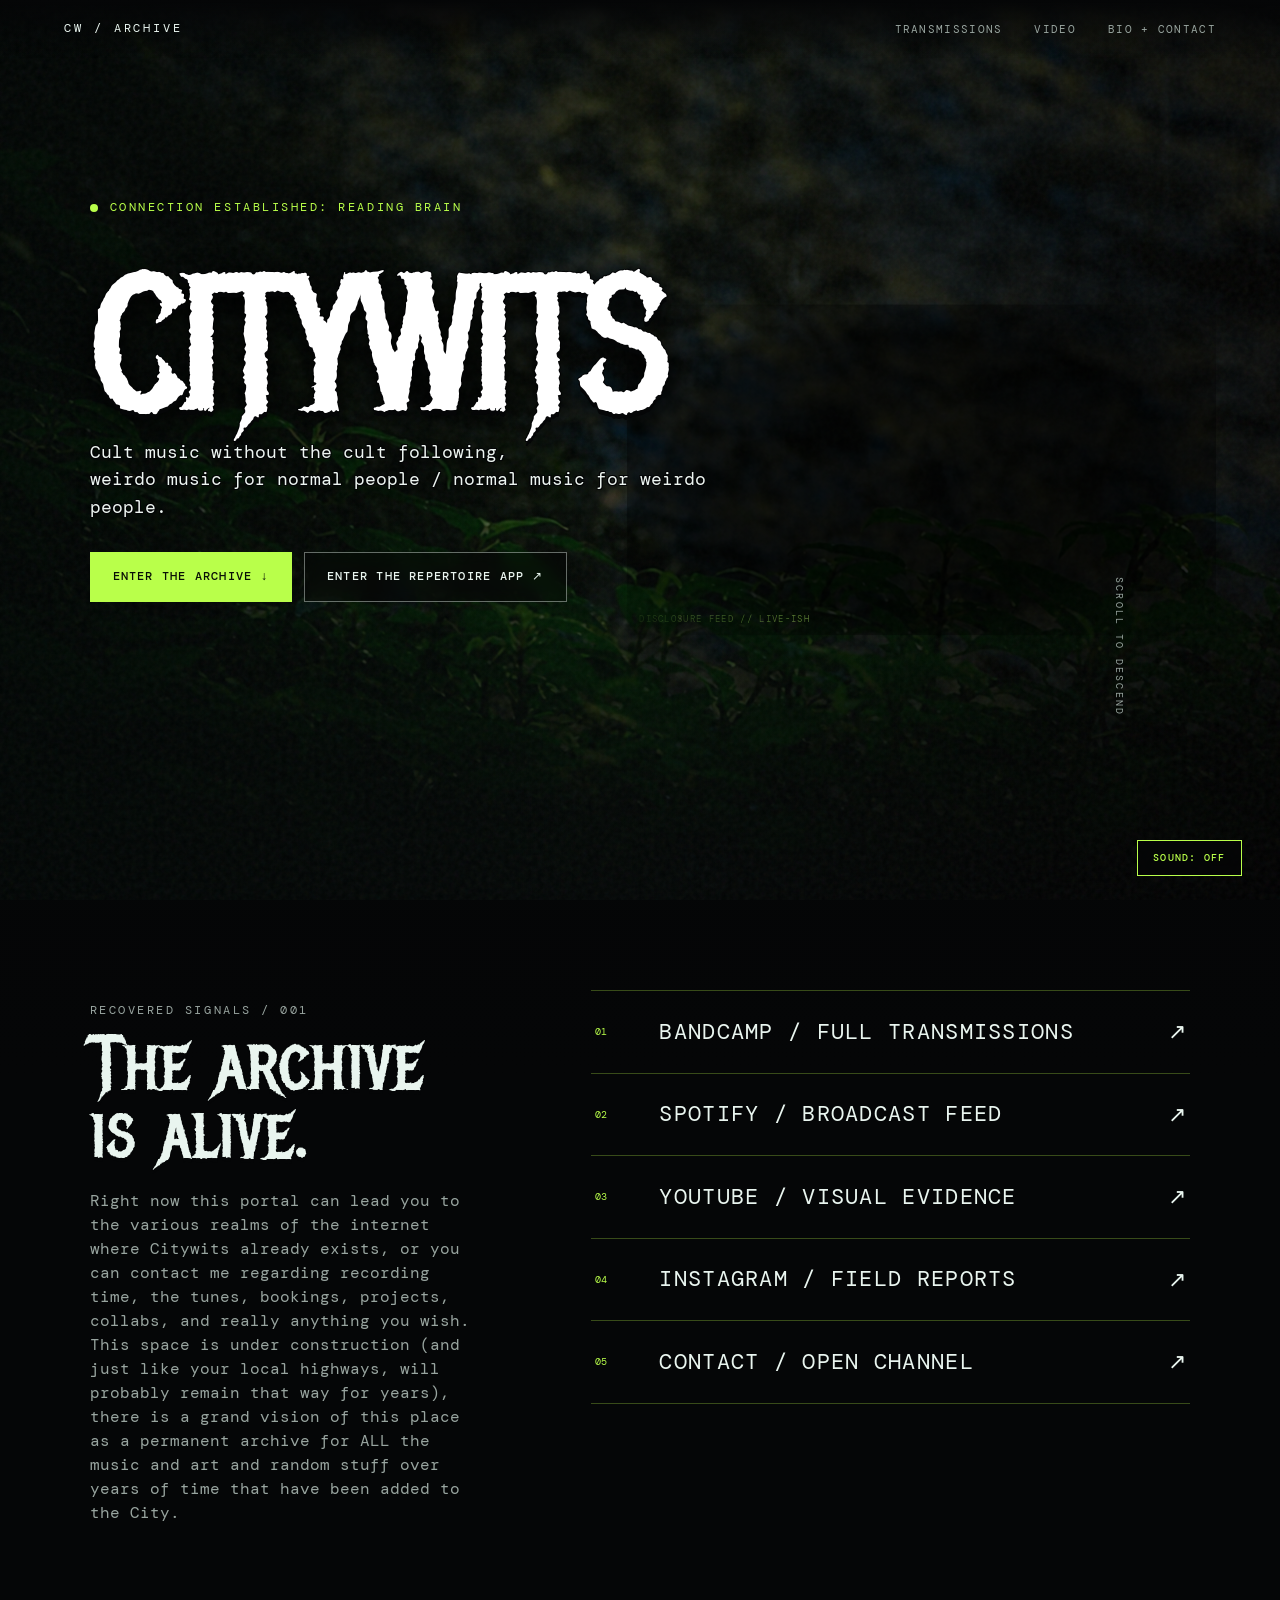
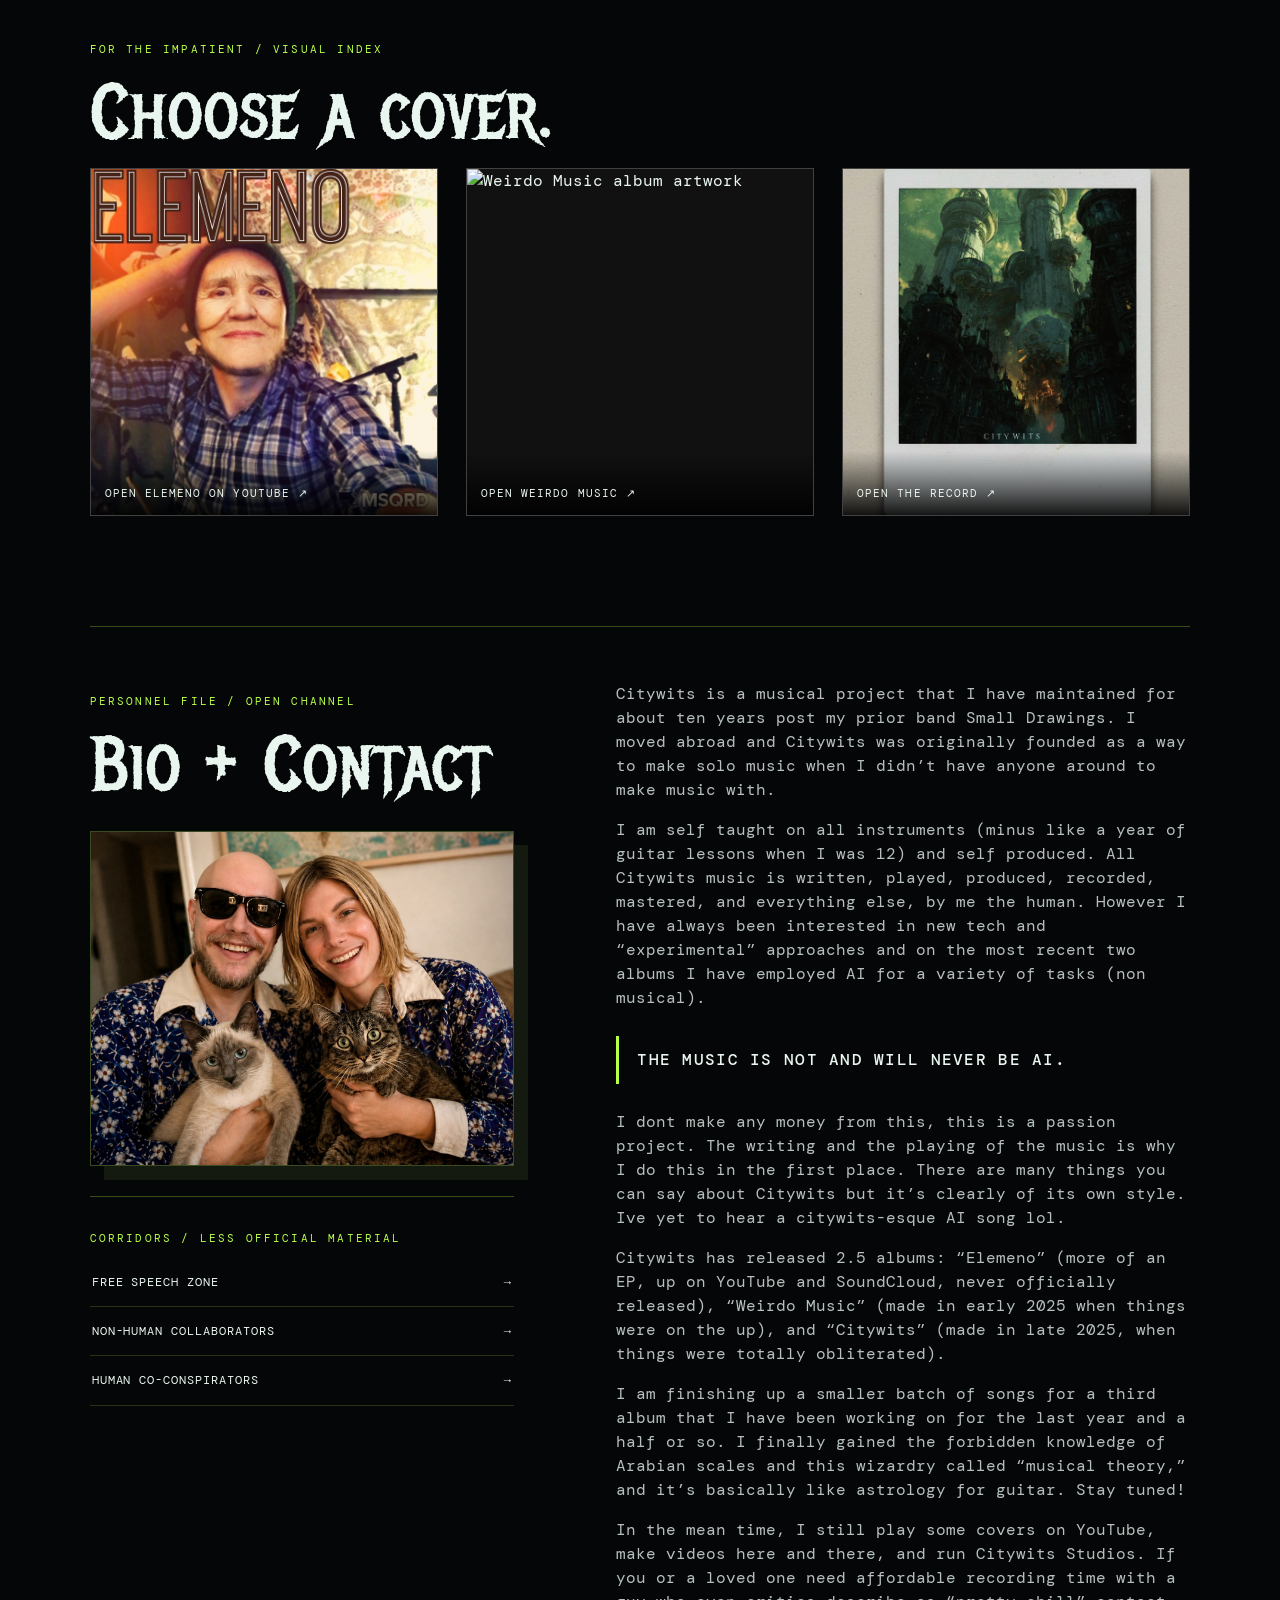
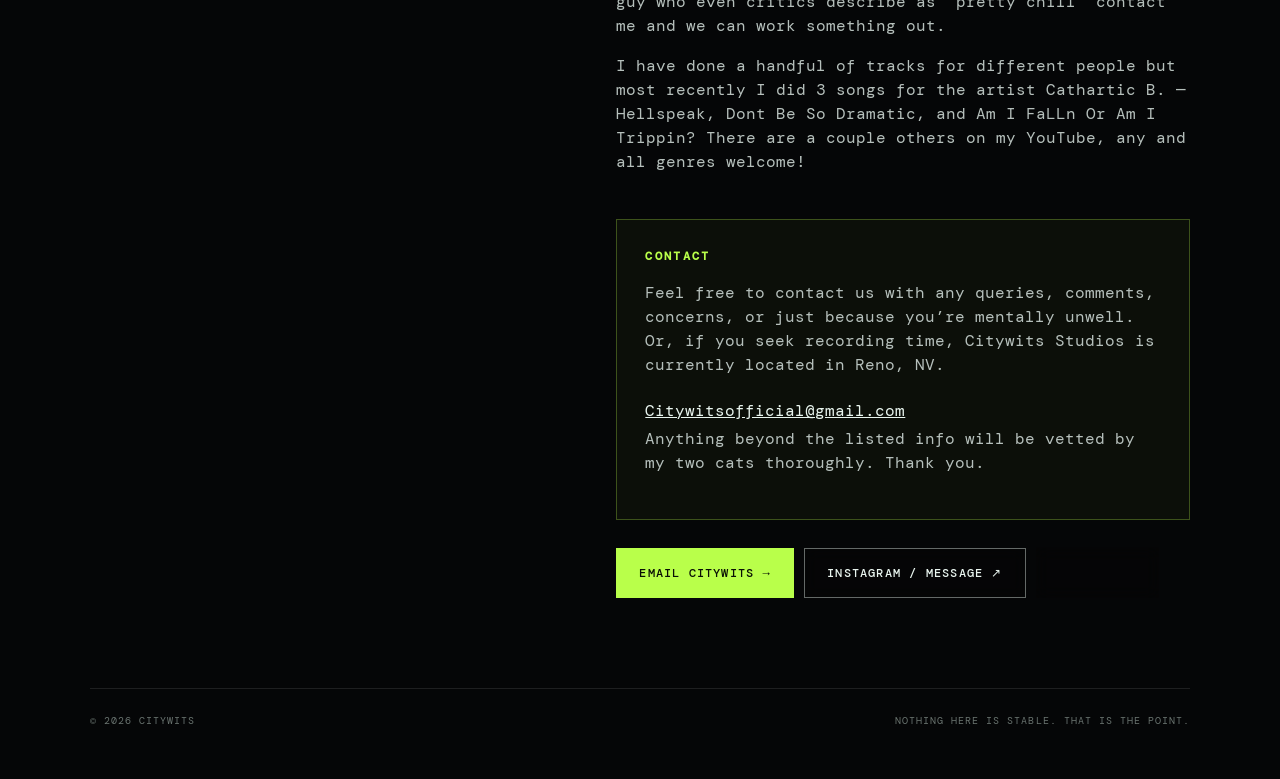
==== commit 7b7e492c: "Use cleaned rainforest still on homepage" ====
--- a/index.html
+++ b/index.html
@@ -15,7 +15,7 @@
     html{scroll-behavior:smooth;background:var(--black)}
     body{margin:0;color:var(--ice);background:var(--black);font-family:"DM Mono",monospace;line-height:1.5;overflow-x:hidden}
     a{color:inherit}
-    .background{position:fixed;inset:0;z-index:0;overflow:hidden;background:#050607 url("Emerald-city/assets/images/vibrantalienlandscape.JPG") center/cover no-repeat}
+    .background{position:fixed;inset:0;z-index:0;overflow:hidden;background:#050607 url("assets/citywits-rainforest-still.png") center/cover no-repeat}
     .background::after{content:"";position:absolute;inset:0;background:linear-gradient(90deg,rgba(1,5,4,.88) 0%,rgba(2,7,5,.52) 48%,rgba(0,0,0,.78) 100%),linear-gradient(0deg,#050607 0%,transparent 48%,rgba(0,0,0,.35) 100%)}
     .noise{position:fixed;inset:0;z-index:1;pointer-events:none;opacity:.07;background-image:url("data:image/svg+xml,%3Csvg viewBox='0 0 180 180' xmlns='http://www.w3.org/2000/svg'%3E%3Cfilter id='n'%3E%3CfeTurbulence type='fractalNoise' baseFrequency='.9' numOctaves='3' stitchTiles='stitch'/%3E%3C/filter%3E%3Crect width='100%25' height='100%25' filter='url(%23n)' opacity='.8'/%3E%3C/svg%3E")}
     .shell{position:relative;z-index:2;min-height:100vh}
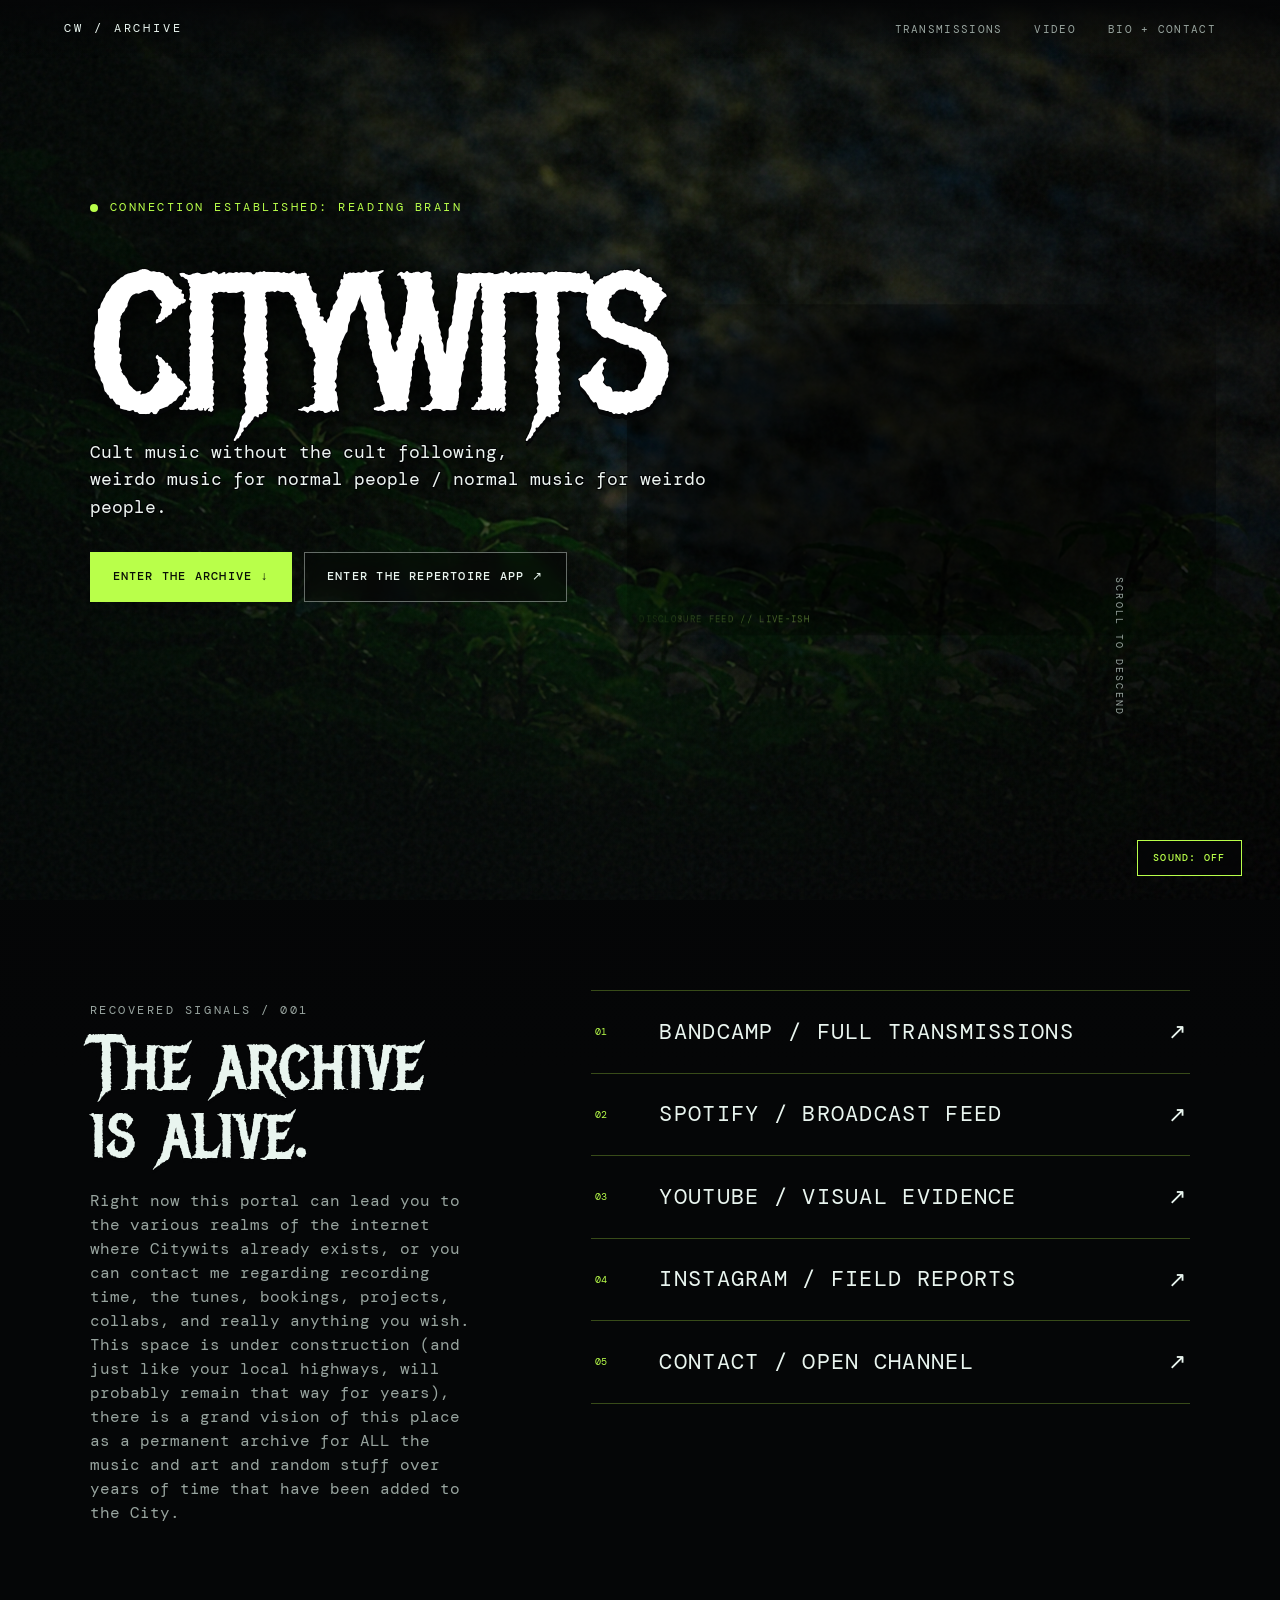
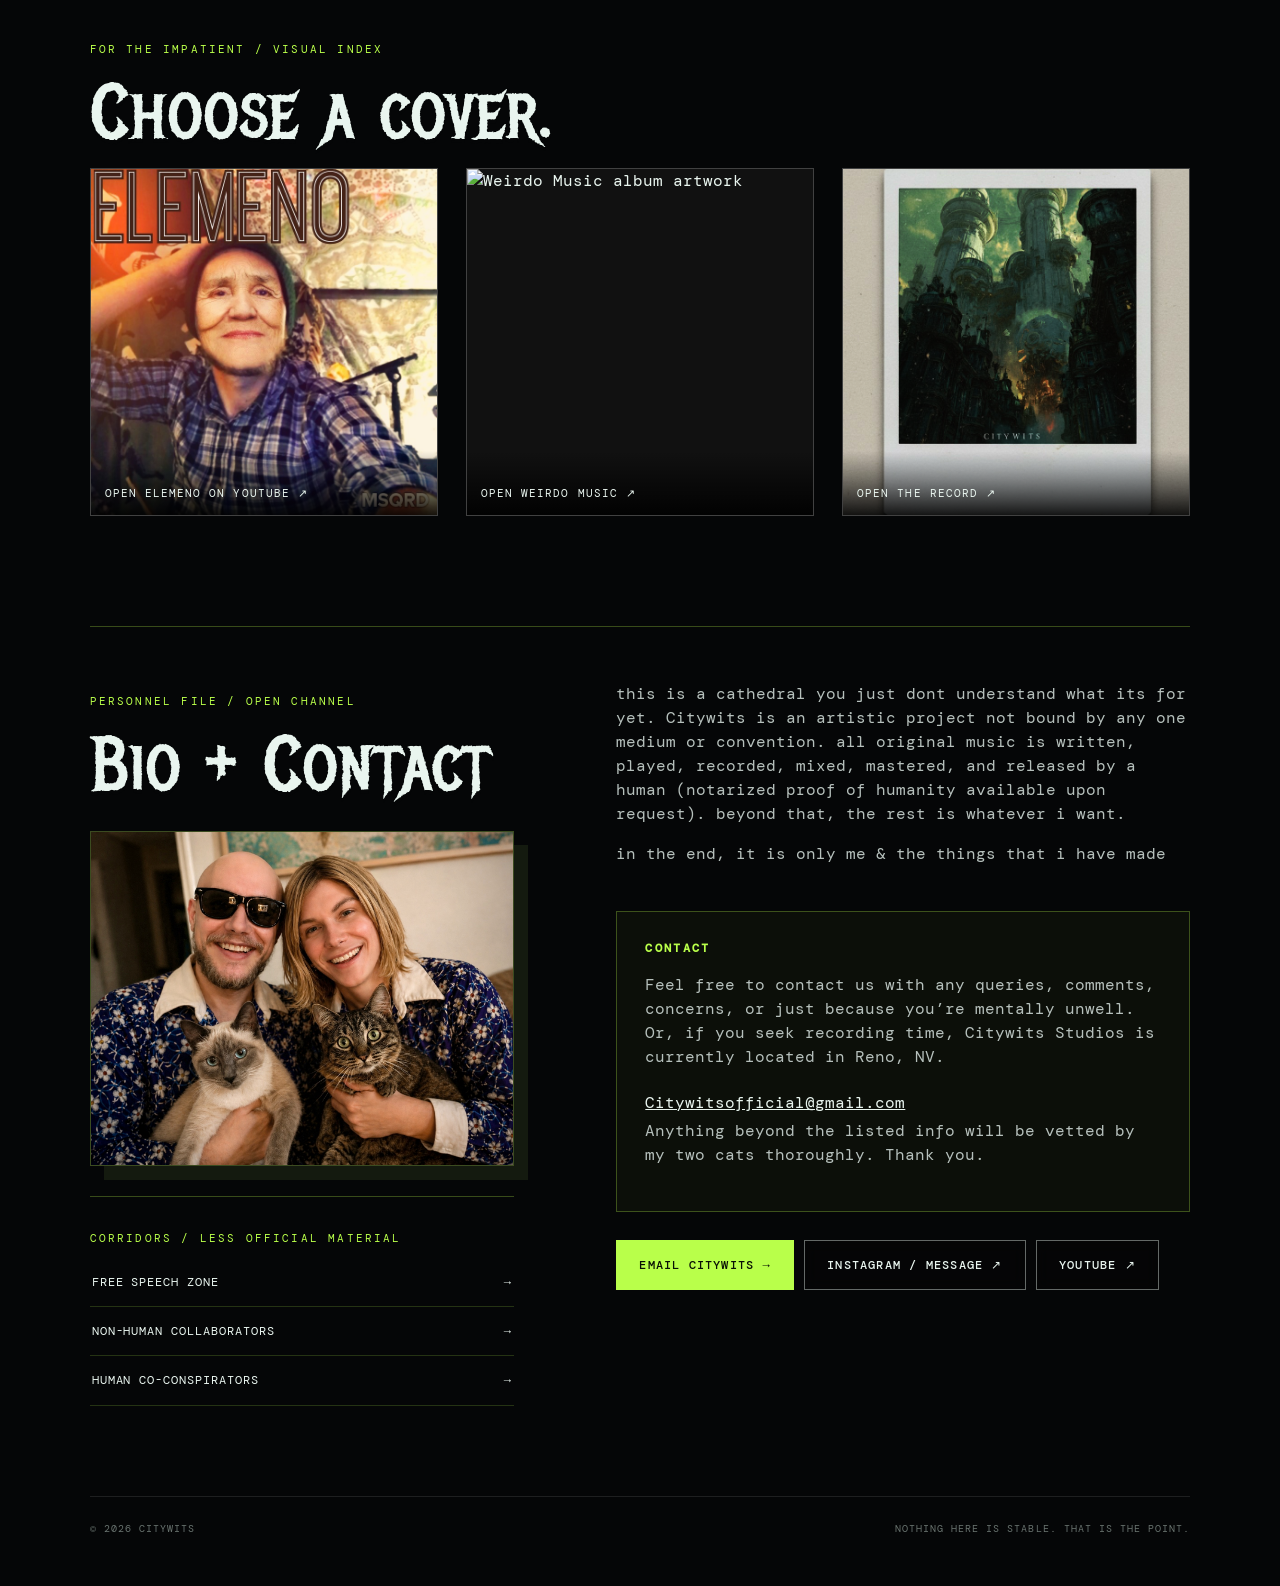
==== commit eb02132b: "Replace Citywits homepage bio" ====
--- a/index.html
+++ b/index.html
@@ -69,7 +69,6 @@
     .corridors .section-label{margin-bottom:12px}
     .corridor-link{display:flex;align-items:center;justify-content:space-between;gap:16px;padding:15px 2px;border-bottom:1px solid rgba(185,255,74,.18);color:var(--ice);text-decoration:none;font-size:.76rem;letter-spacing:.08em;text-transform:uppercase;transition:.2s ease}
     .corridor-link:hover,.corridor-link:focus-visible{color:var(--acid);padding-left:8px}
-    .bio-copy .declaration{color:var(--ice);font-weight:500;letter-spacing:.08em;text-transform:uppercase;border-left:3px solid var(--acid);padding:12px 0 12px 18px;margin:26px 0}
     .contact-card{margin-top:45px;padding:28px;border:1px solid var(--line);background:rgba(185,255,74,.035)}
     .contact-card h3{margin:0 0 16px;color:var(--acid);font-size:.72rem;letter-spacing:.2em;text-transform:uppercase}
     .email-link{display:inline-block;margin:6px 0 4px;color:var(--ice);overflow-wrap:anywhere}
@@ -145,14 +144,8 @@
             </div>
           </div>
           <div class="bio-copy">
-            <p>Citywits is a musical project that I have maintained for about ten years post my prior band Small Drawings. I moved abroad and Citywits was originally founded as a way to make solo music when I didn’t have anyone around to make music with.</p>
-            <p>I am self taught on all instruments (minus like a year of guitar lessons when I was 12) and self produced. All Citywits music is written, played, produced, recorded, mastered, and everything else, by me the human. However I have always been interested in new tech and “experimental” approaches and on the most recent two albums I have employed AI for a variety of tasks (non musical).</p>
-            <p class="declaration">The music is not and will never be AI.</p>
-            <p>I dont make any money from this, this is a passion project. The writing and the playing of the music is why I do this in the first place. There are many things you can say about Citywits but it’s clearly of its own style. Ive yet to hear a citywits-esque AI song lol.</p>
-            <p>Citywits has released 2.5 albums: “Elemeno” (more of an EP, up on YouTube and SoundCloud, never officially released), “Weirdo Music” (made in early 2025 when things were on the up), and “Citywits” (made in late 2025, when things were totally obliterated).</p>
-            <p>I am finishing up a smaller batch of songs for a third album that I have been working on for the last year and a half or so. I finally gained the forbidden knowledge of Arabian scales and this wizardry called “musical theory,” and it’s basically like astrology for guitar. Stay tuned!</p>
-            <p>In the mean time, I still play some covers on YouTube, make videos here and there, and run Citywits Studios. If you or a loved one need affordable recording time with a guy who even critics describe as “pretty chill” contact me and we can work something out.</p>
-            <p>I have done a handful of tracks for different people but most recently I did 3 songs for the artist Cathartic B. — Hellspeak, Dont Be So Dramatic, and Am I FaLLn Or Am I Trippin? There are a couple others on my YouTube, any and all genres welcome!</p>
+            <p>this is a cathedral you just dont understand what its for yet. Citywits is an artistic project not bound by any one medium or convention. all original music is written, played, recorded, mixed, mastered, and released by a human (notarized proof of humanity available upon request). beyond that, the rest is whatever i want.</p>
+            <p>in the end, it is only me &amp; the things that i have made</p>
             <div class="contact-card">
               <h3>Contact</h3>
               <p>Feel free to contact us with any queries, comments, concerns, or just because you’re mentally unwell. Or, if you seek recording time, Citywits Studios is currently located in Reno, NV.</p>
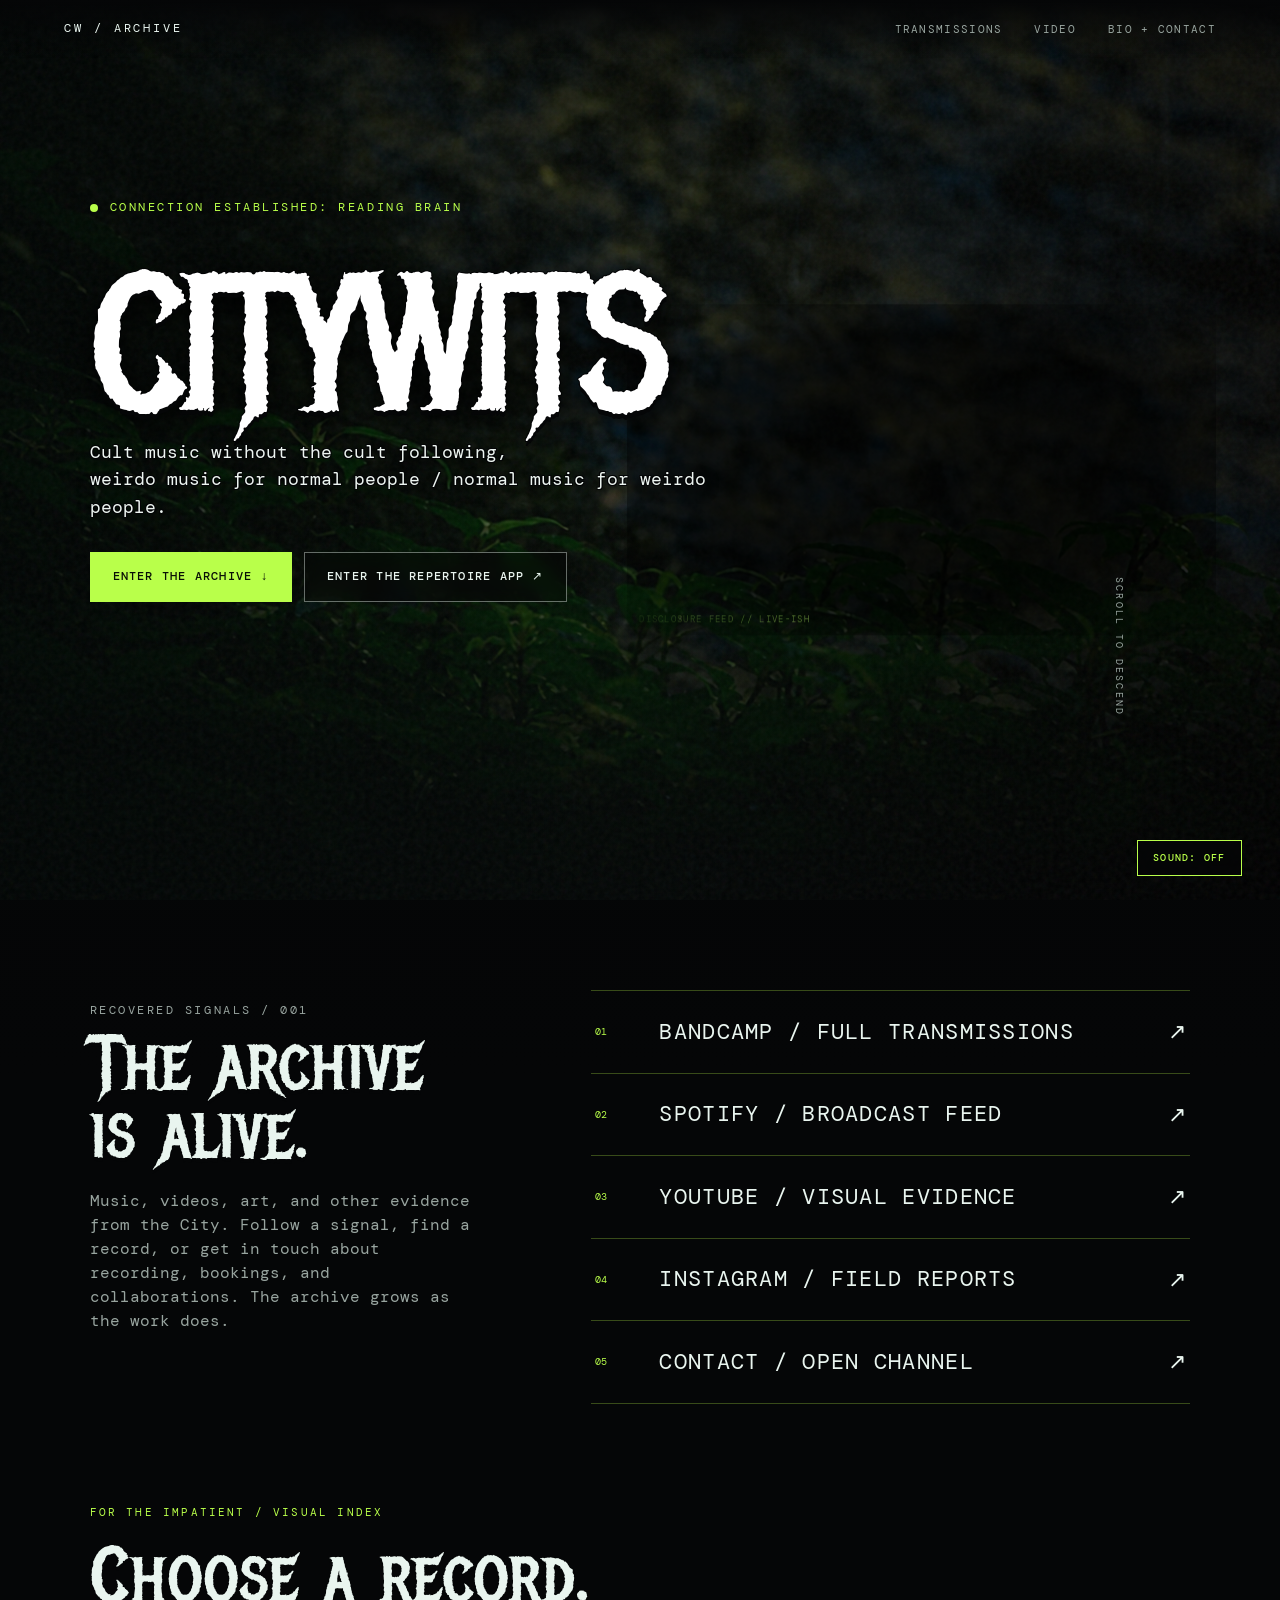
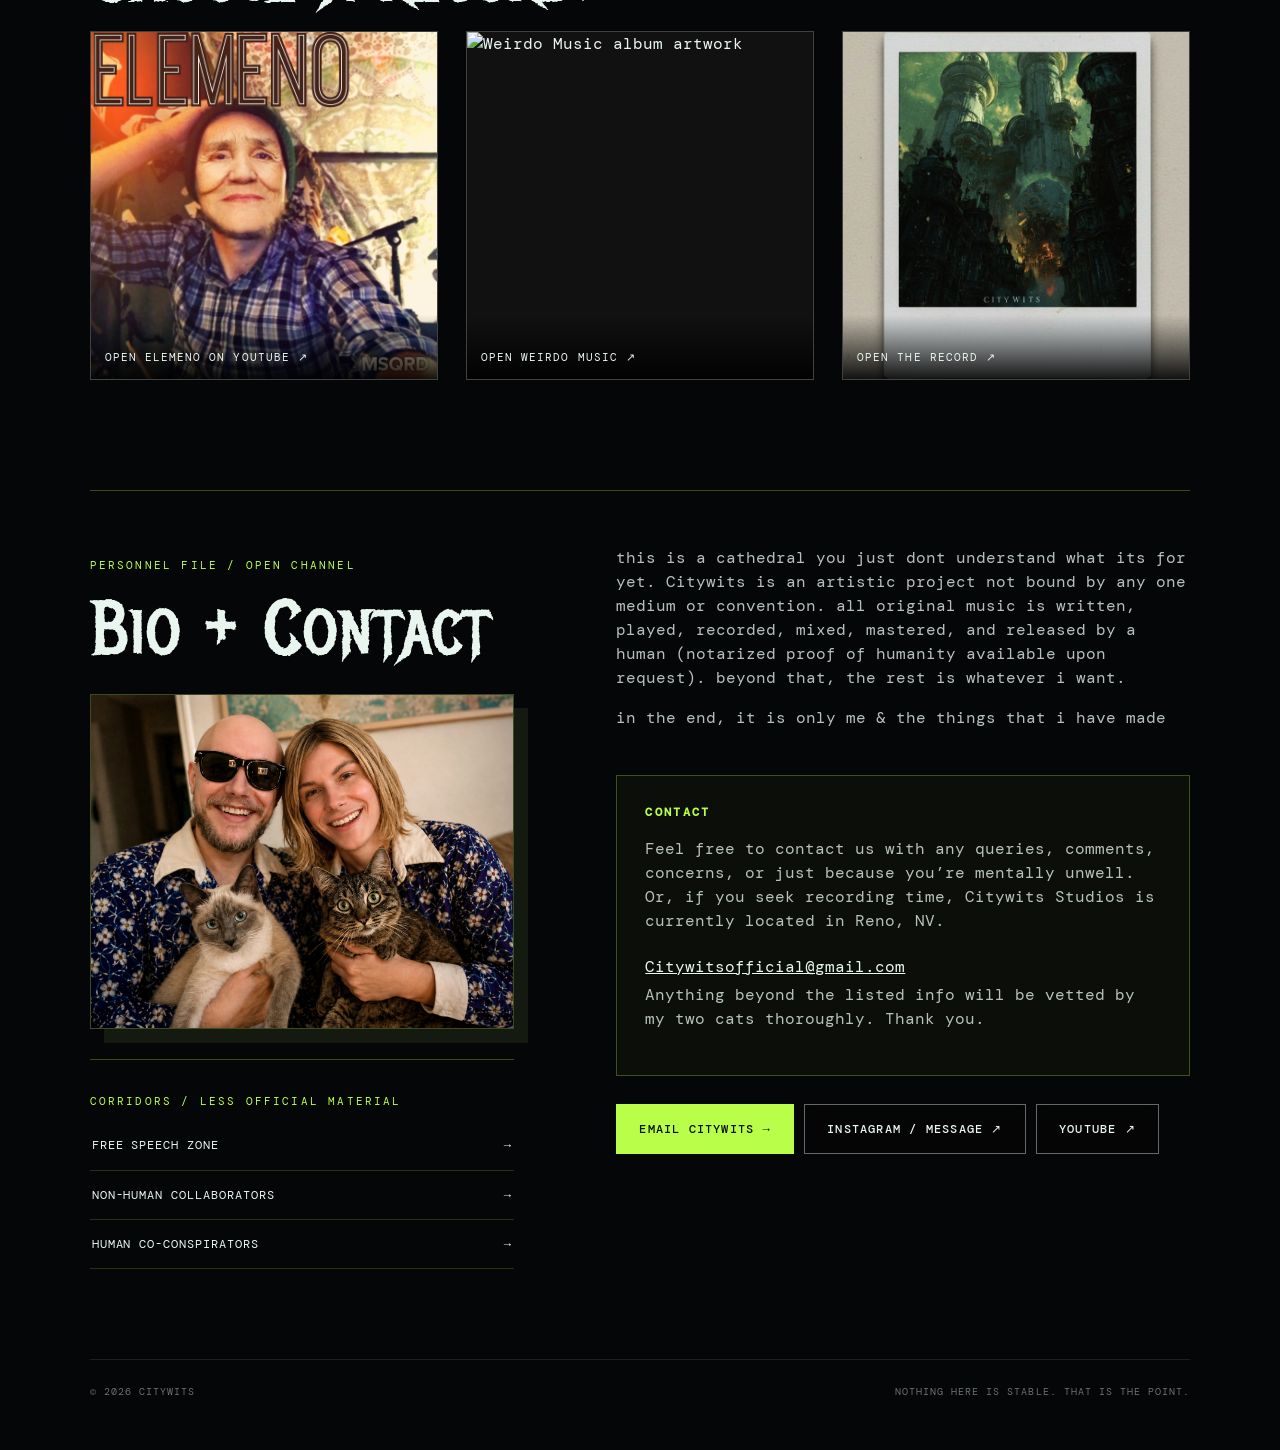
==== commit 1b9f32df: "Tighten archive intro and clarify music links" ====
--- a/index.html
+++ b/index.html
@@ -112,19 +112,19 @@
           <div class="intro">
             <p class="eyebrow">Recovered signals / 001</p>
             <h2>The archive is alive.</h2>
-            <p>Right now this portal can lead you to the various realms of the internet where Citywits already exists, or you can contact me regarding recording time, the tunes, bookings, projects, collabs, and really anything you wish. This space is under construction (and just like your local highways, will probably remain that way for years), there is a grand vision of this place as a permanent archive for ALL the music and art and random stuff over years of time that have been added to the City.</p>
+            <p>Music, videos, art, and other evidence from the City. Follow a signal, find a record, or get in touch about recording, bookings, and collaborations. The archive grows as the work does.</p>
           </div>
           <div class="portal-list">
             <a class="portal" href="https://citywits.bandcamp.com" target="_blank" rel="noopener"><span class="number">01</span><strong>Bandcamp / full transmissions</strong><span class="arrow">↗</span></a>
             <a class="portal" href="https://open.spotify.com/artist/2tB2LRfIx9ejZCEwAfiyDt" target="_blank" rel="noopener"><span class="number">02</span><strong>Spotify / broadcast feed</strong><span class="arrow">↗</span></a>
             <a class="portal" href="https://www.youtube.com/@citywits" target="_blank" rel="noopener"><span class="number">03</span><strong>YouTube / visual evidence</strong><span class="arrow">↗</span></a>
             <a class="portal" href="https://www.instagram.com/citywits/" target="_blank" rel="noopener"><span class="number">04</span><strong>Instagram / field reports</strong><span class="arrow">↗</span></a>
-            <a class="portal" href="https://www.instagram.com/citywits/" target="_blank" rel="noopener"><span class="number">05</span><strong>Contact / open channel</strong><span class="arrow">↗</span></a>
+            <a class="portal" href="mailto:Citywitsofficial@gmail.com"><span class="number">05</span><strong>Contact / open channel</strong><span class="arrow">↗</span></a>
           </div>
         </div>
         <section class="covers" aria-labelledby="covers-title">
           <p class="section-label">For the impatient / visual index</p>
-          <h2 id="covers-title">Choose a cover.</h2>
+          <h2 id="covers-title">Choose a record.</h2>
           <div class="cover-grid">
             <a class="cover" href="https://www.youtube.com/playlist?list=PLwM0Po_wo_M9vFp0nMmSKrJM2k_GcWJ2i" target="_blank" rel="noopener"><img src="Emerald-city/assets/images/elemeno-oldman.JPG" alt="Elemeno EP album artwork" loading="lazy"><span>Open Elemeno on YouTube ↗</span></a>
             <a class="cover" href="https://citywits.bandcamp.com/album/weirdo-music" target="_blank" rel="noopener"><img src="Emerald-city/assets/images/3kalbumcover.PNG" alt="Weirdo Music album artwork" loading="lazy"><span>Open Weirdo Music ↗</span></a>
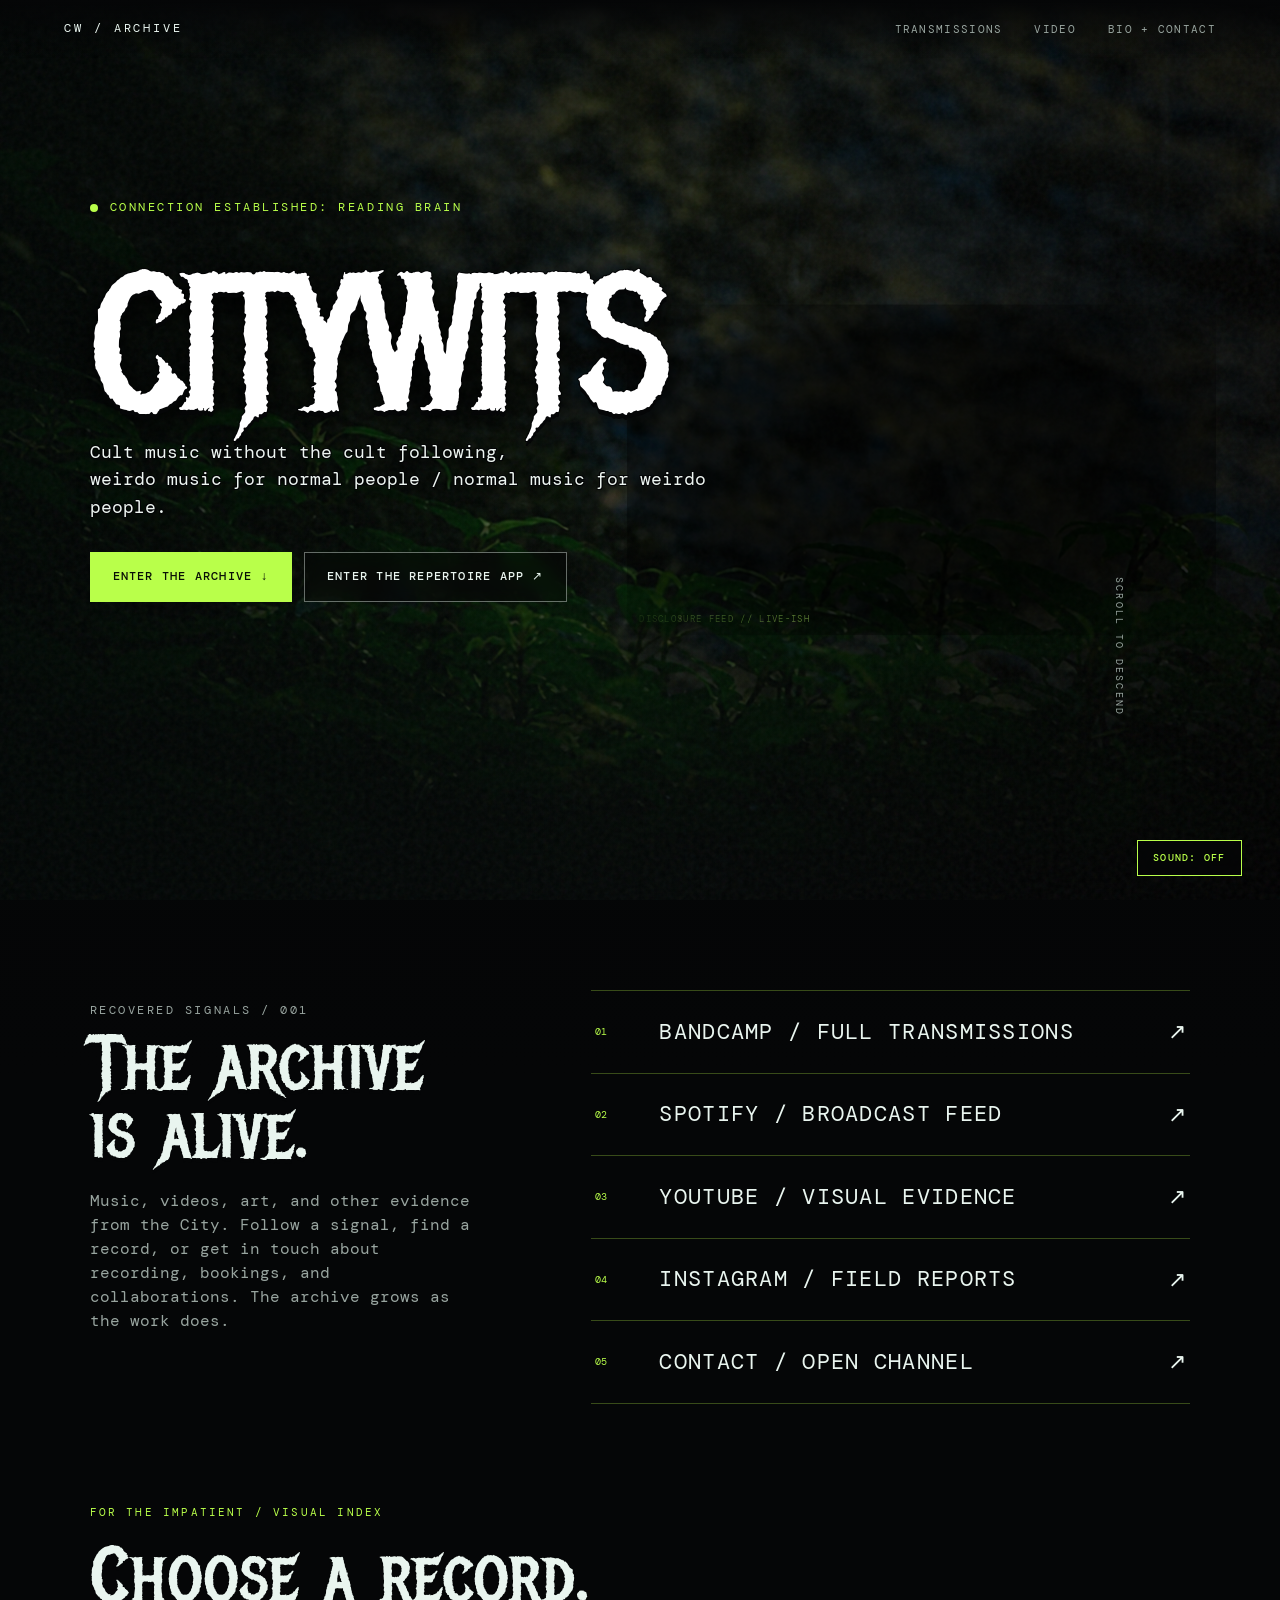
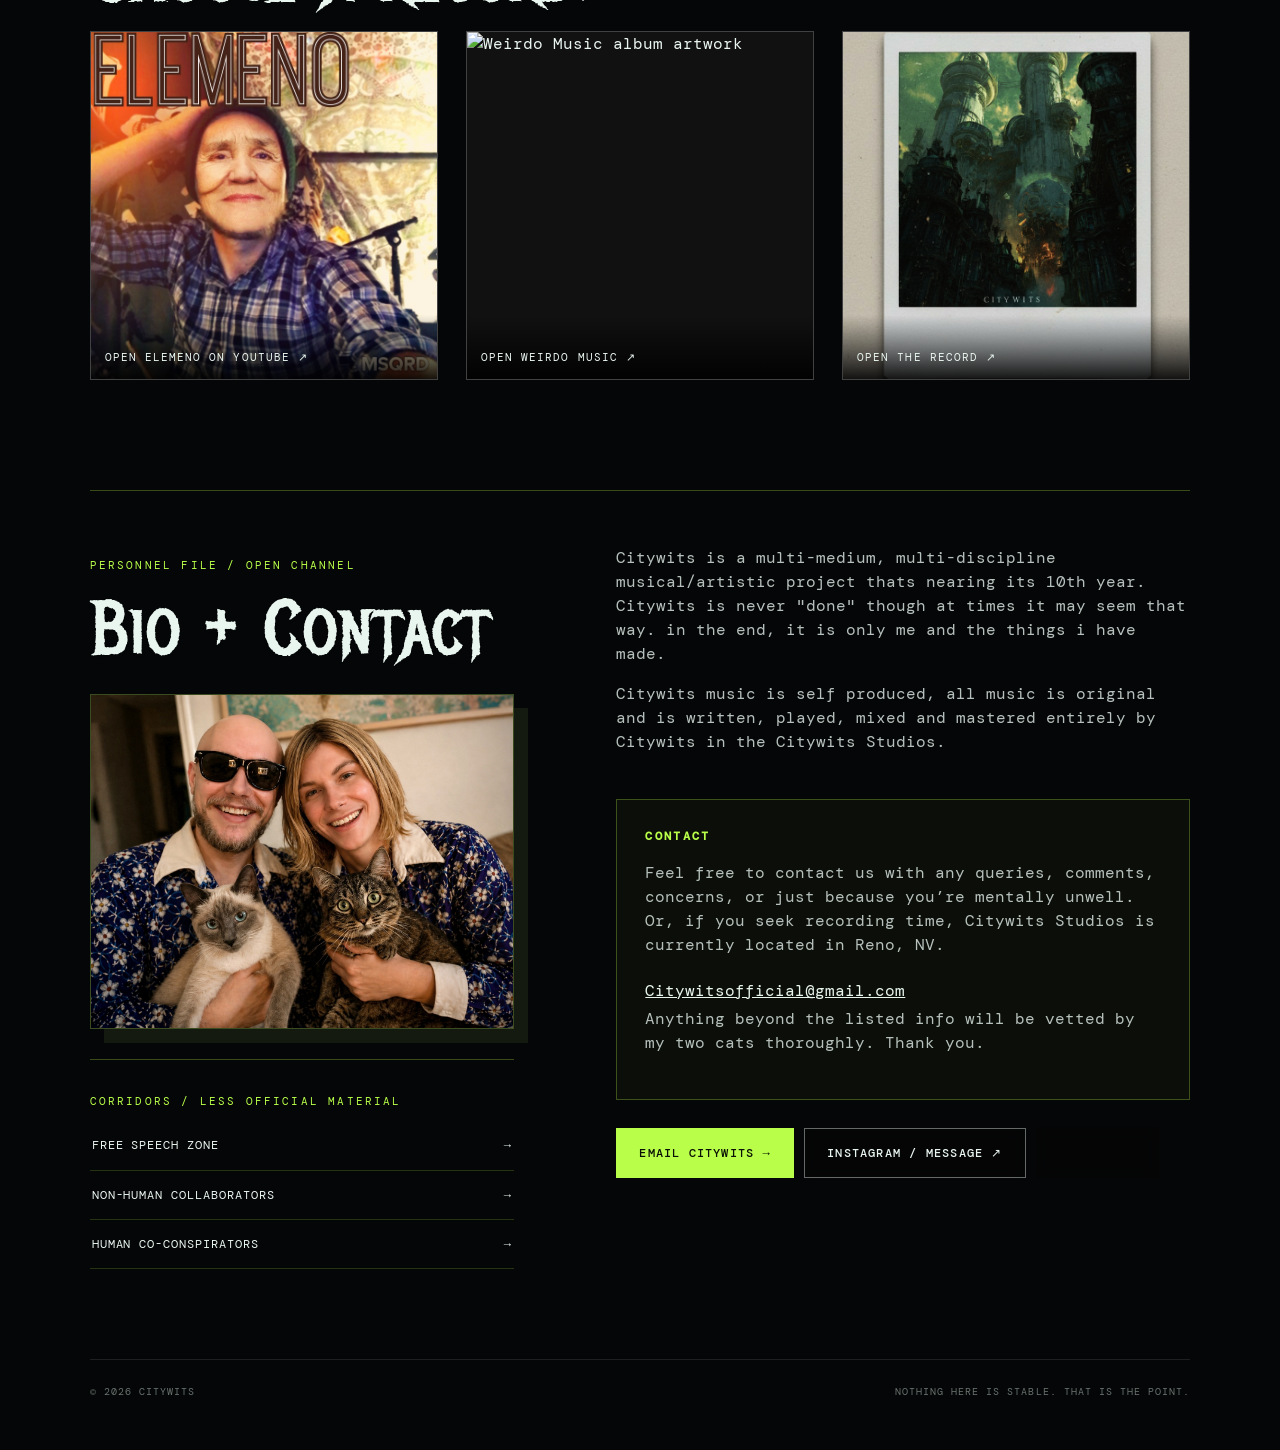
==== commit 02dcea6d: "Update Citywits artist bio" ====
--- a/index.html
+++ b/index.html
@@ -144,8 +144,8 @@
             </div>
           </div>
           <div class="bio-copy">
-            <p>this is a cathedral you just dont understand what its for yet. Citywits is an artistic project not bound by any one medium or convention. all original music is written, played, recorded, mixed, mastered, and released by a human (notarized proof of humanity available upon request). beyond that, the rest is whatever i want.</p>
-            <p>in the end, it is only me &amp; the things that i have made</p>
+            <p>Citywits is a multi-medium, multi-discipline musical/artistic project thats nearing its 10th year. Citywits is never "done" though at times it may seem that way. in the end, it is only me and the things i have made.</p>
+            <p>Citywits music is self produced, all music is original and is written, played, mixed and mastered entirely by Citywits in the Citywits Studios.</p>
             <div class="contact-card">
               <h3>Contact</h3>
               <p>Feel free to contact us with any queries, comments, concerns, or just because you’re mentally unwell. Or, if you seek recording time, Citywits Studios is currently located in Reno, NV.</p>
